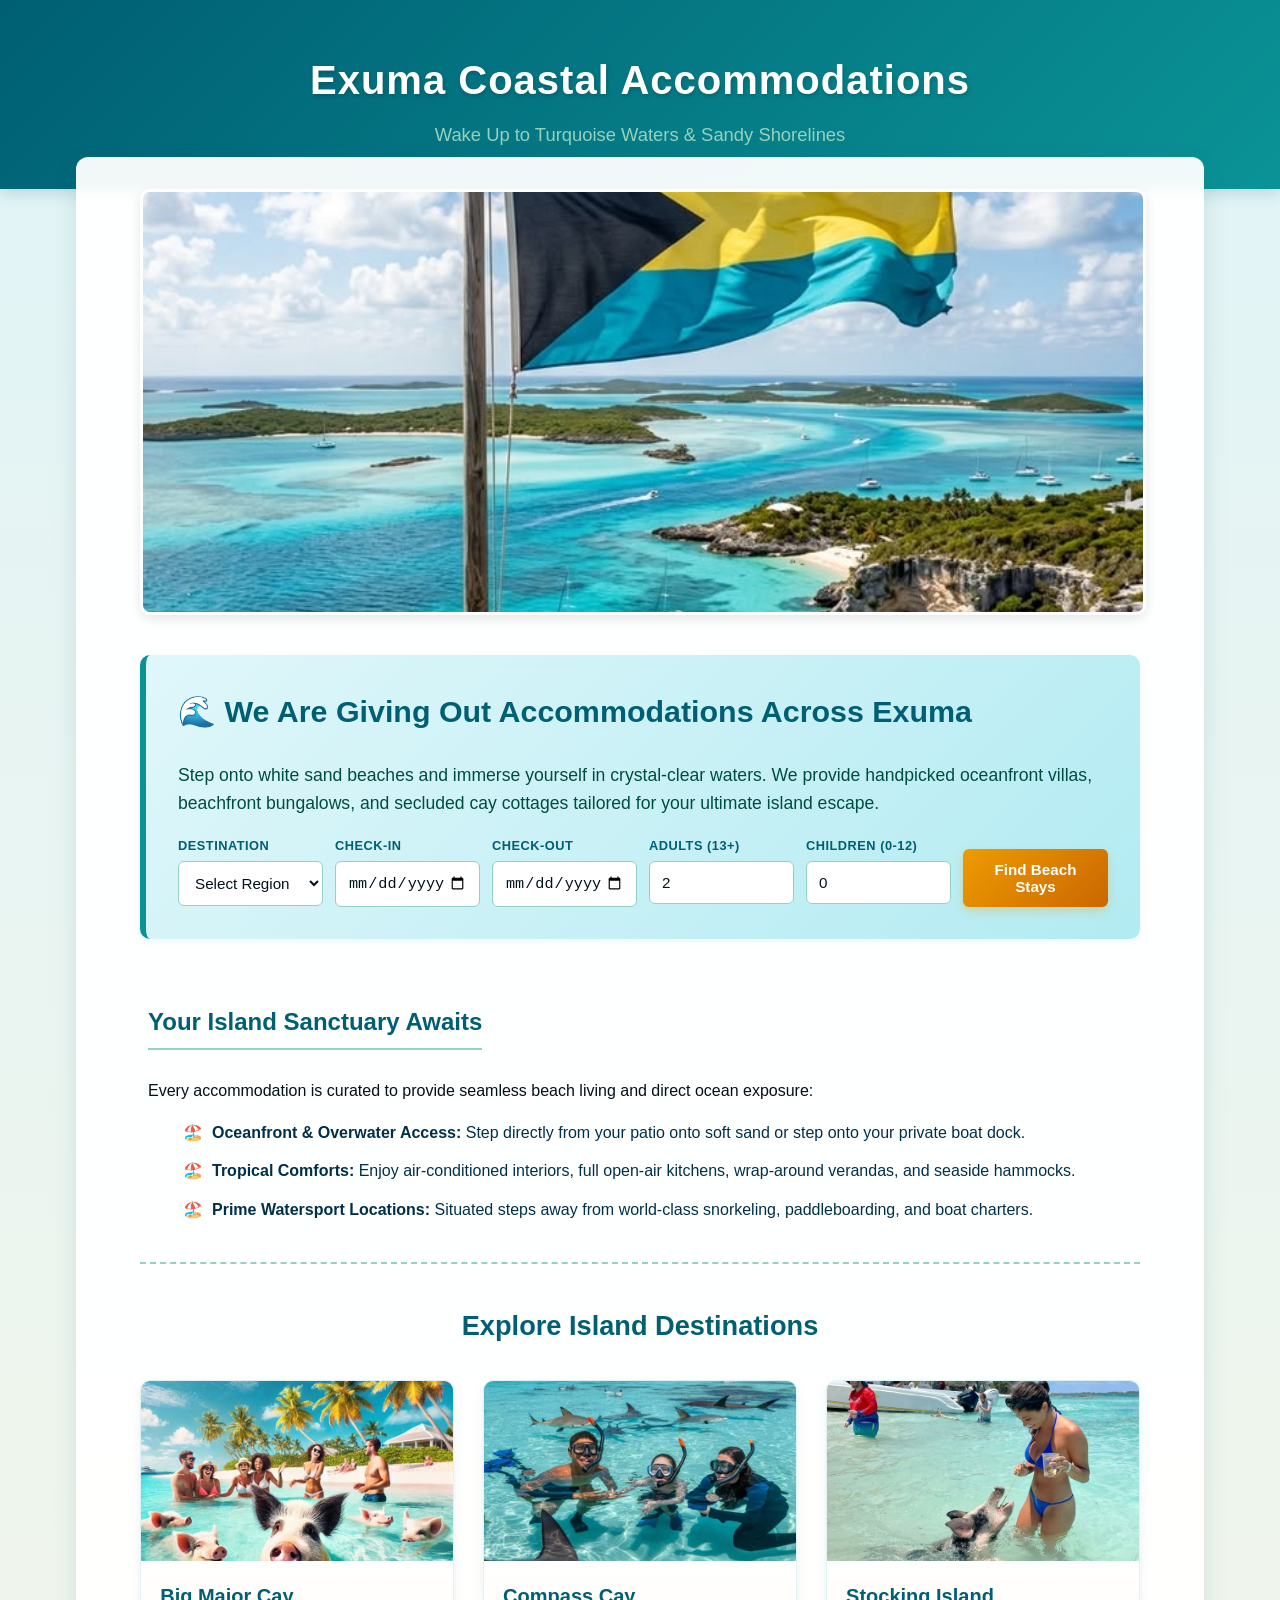
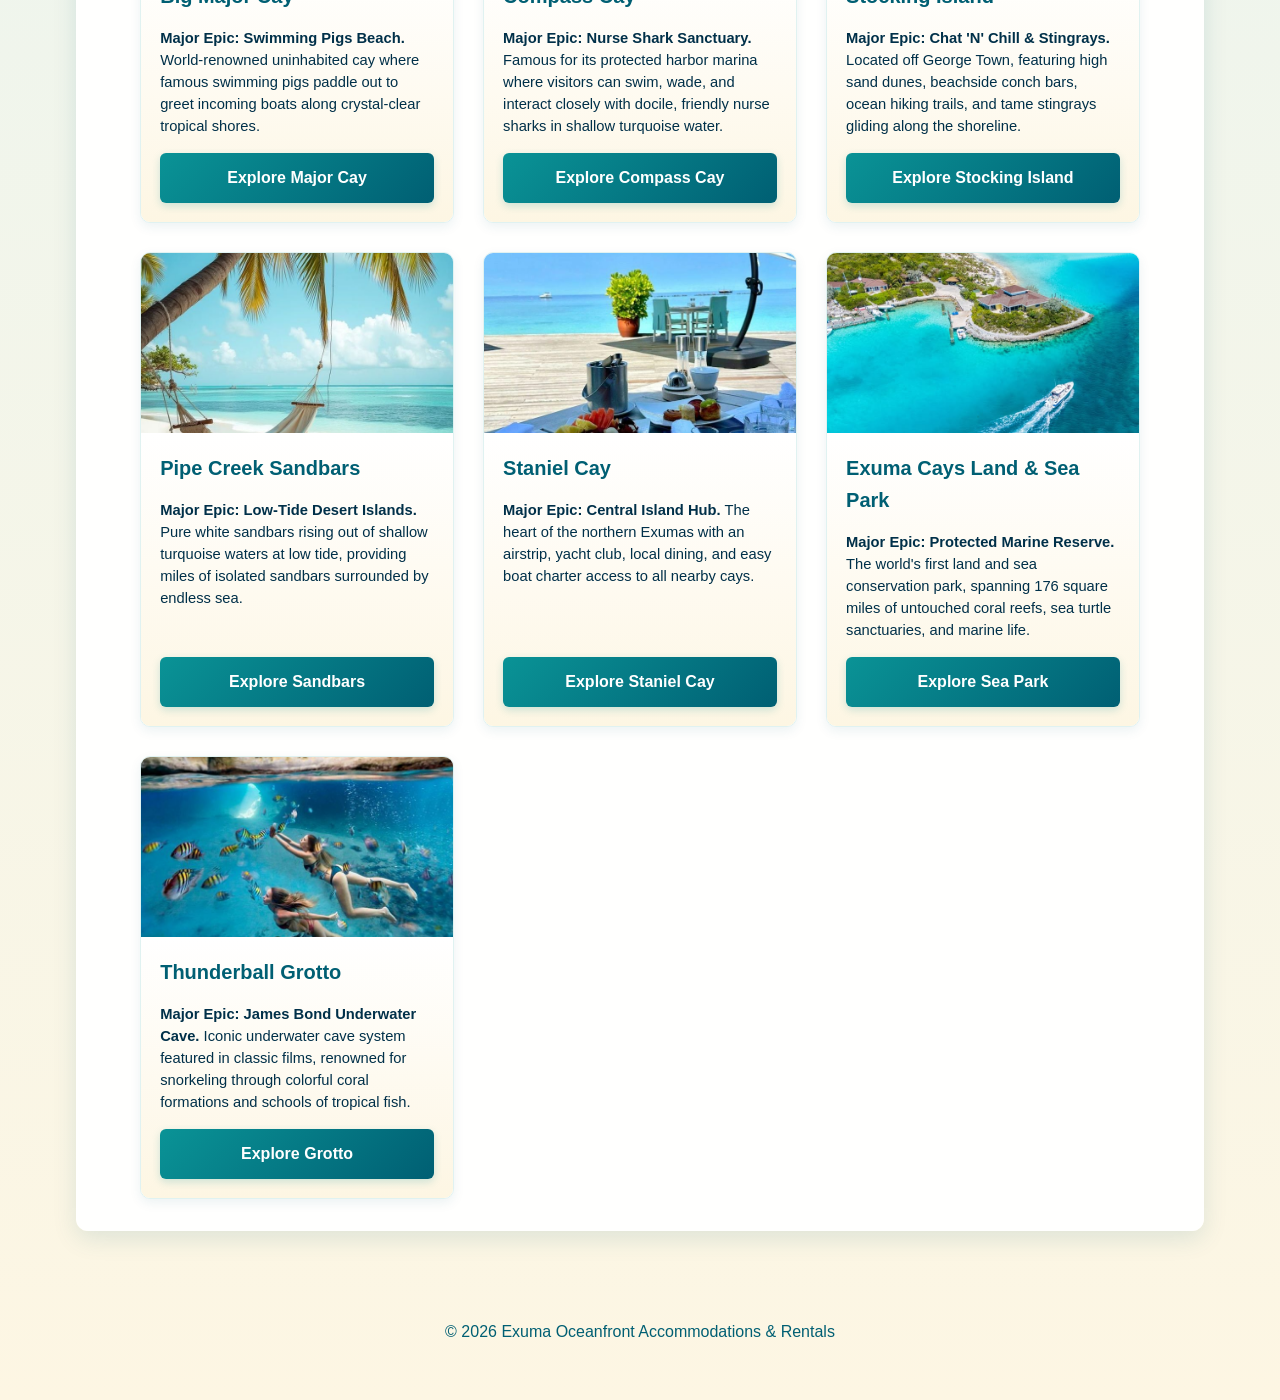
==== index.html @ 9159709b "Add adult and child guest count fields to booking form" ====
<!DOCTYPE html>
<html lang="en">
<head>
    <meta charset="UTF-8">
    <meta name="viewport" content="width=device-width, initial-scale=1.0">
    <title>Exuma Coastal Accommodations & Destinations</title>
    <style>
        :root {
            --deep-ocean: #005f73;
            --turquoise-wave: #0a9396;
            --caribbean-blue: #94d2bd;
            --sand-light: #fdf6e3;
            --coral-accent: #ee9b00;
            --sunburst-orange: #ca6702;
            --dark-navy: #001219;
        }

        body { 
            font-family: 'Segoe UI', Tahoma, Geneva, Verdana, sans-serif; 
            margin: 0; 
            line-height: 1.6; 
            color: var(--dark-navy); 
            background: linear-gradient(180deg, #e0f4f7 0%, var(--sand-light) 100%);
            min-height: 100vh;
        }

        header { 
            background: linear-gradient(135deg, var(--deep-ocean), var(--turquoise-wave)); 
            color: #ffffff; 
            padding: 3rem 5% 2.5rem; 
            text-align: center;
            box-shadow: 0 4px 15px rgba(0, 95, 115, 0.2);
        }

        header h1 {
            font-size: 2.5rem;
            margin: 0 0 0.5rem 0;
            letter-spacing: 1px;
            text-shadow: 1px 2px 4px rgba(0,0,0,0.2);
        }

        header p {
            font-size: 1.15rem;
            margin: 0;
            color: var(--caribbean-blue);
            font-weight: 300;
        }

        main { 
            padding: 2rem 5%; 
            max-width: 1000px; 
            margin: -2rem auto 2rem; 
            background: rgba(255, 255, 255, 0.95); 
            border-radius: 12px; 
            box-shadow: 0 8px 24px rgba(0, 95, 115, 0.12); 
            backdrop-filter: blur(5px);
        }

        .main-hero-img { 
            width: 100%; 
            max-height: 420px; 
            object-fit: cover; 
            border-radius: 10px; 
            margin-bottom: 2rem; 
            border: 3px solid #ffffff;
            box-shadow: 0 4px 12px rgba(0,0,0,0.1);
        }

        .accommodations-banner { 
            background: linear-gradient(135deg, #e0f7fa 0%, #b2ebf2 100%); 
            padding: 2rem; 
            border-radius: 10px; 
            border-left: 6px solid var(--turquoise-wave); 
            margin-bottom: 2.5rem; 
            box-shadow: 0 2px 8px rgba(10, 147, 150, 0.08);
        }

        .accommodations-banner h2 { 
            margin-top: 0; 
            color: var(--deep-ocean); 
            font-size: 1.9rem; 
            display: flex;
            align-items: center;
            gap: 10px;
        }

        .accommodations-banner p { 
            font-size: 1.1rem; 
            color: #004d40;
            margin-bottom: 1.2rem; 
        }

        .booking-form { 
            display: grid; 
            grid-template-columns: repeat(auto-fit, minmax(140px, 1fr)); 
            gap: 12px; 
            margin-top: 1rem; 
        }

        .form-group {
            display: flex;
            flex-direction: column;
            gap: 4px;
        }

        .form-group label {
            font-size: 0.8rem;
            font-weight: 700;
            color: var(--deep-ocean);
            text-transform: uppercase;
            letter-spacing: 0.5px;
        }

        .booking-form input, .booking-form select { 
            padding: 0.75rem; 
            border: 1px solid var(--caribbean-blue); 
            border-radius: 6px; 
            font-size: 0.95rem; 
            outline: none;
            background: #ffffff;
            color: var(--dark-navy);
            width: 100%;
            box-sizing: border-box;
        }

        .booking-form button { 
            background: linear-gradient(135deg, var(--coral-accent), var(--sunburst-orange)); 
            color: #ffffff; 
            border: none; 
            font-weight: 700; 
            cursor: pointer; 
            border-radius: 6px;
            padding: 0.75rem;
            font-size: 0.95rem;
            transition: transform 0.2s, box-shadow 0.2s; 
            box-shadow: 0 4px 10px rgba(238, 155, 0, 0.3);
            align-self: flex-end;
        }

        .booking-form button:hover { 
            transform: translateY(-2px);
            box-shadow: 0 6px 14px rgba(238, 155, 0, 0.4);
        }

        .accommodations-info { 
            margin: 2.5rem 0; 
            padding: 0 0.5rem;
        }

        .accommodations-info h3 { 
            font-size: 1.5rem; 
            color: var(--deep-ocean); 
            margin-bottom: 0.8rem; 
            border-bottom: 2px solid var(--caribbean-blue);
            padding-bottom: 0.4rem;
            display: inline-block;
        }

        .accommodations-info ul { 
            margin-left: 1.2rem; 
            margin-top: 0.8rem; 
            list-style-type: '🏖️ ';
        }

        .accommodations-info li { 
            margin-bottom: 0.8rem; 
            padding-left: 0.3rem;
            color: #003049;
        }

        .destinations-title { 
            text-align: center; 
            margin-bottom: 2rem; 
            font-size: 1.7rem; 
            color: var(--deep-ocean); 
            border-top: 2px dashed var(--caribbean-blue); 
            padding-top: 2.5rem; 
        }

        .destinations-grid { 
            display: grid; 
            grid-template-columns: repeat(auto-fit, minmax(280px, 1fr)); 
            gap: 1.8rem; 
        }

        .destination-card { 
            background: #ffffff; 
            border: 1px solid #e0f2f1; 
            border-radius: 10px; 
            overflow: hidden; 
            display: flex; 
            flex-direction: column; 
            justify-content: space-between;
            box-shadow: 0 4px 12px rgba(0, 95, 115, 0.08); 
            transition: transform 0.25s, box-shadow 0.25s; 
        }

        .destination-card:hover { 
            transform: translateY(-5px); 
            box-shadow: 0 8px 20px rgba(0, 95, 115, 0.18);
        }

        .destination-card img { 
            width: 100%; 
            height: 180px; 
            object-fit: cover; 
        }

        .destination-card-body { 
            padding: 1.2rem; 
            display: flex;
            flex-direction: column;
            justify-content: space-between;
            flex-grow: 1;
            background: linear-gradient(180deg, #ffffff 0%, var(--sand-light) 100%);
        }

        .destination-card-body h4 {
            margin: 0 0 0.5rem 0;
            color: var(--deep-ocean);
            font-size: 1.25rem;
        }

        .destination-card-body p {
            font-size: 0.92rem;
            color: #003049;
            margin-bottom: 1rem;
            line-height: 1.5;
        }

        .btn-destination { 
            display: block; 
            width: 100%; 
            padding: 0.75rem 0; 
            background: linear-gradient(135deg, var(--turquoise-wave), var(--deep-ocean)); 
            color: #ffffff; 
            text-decoration: none; 
            font-weight: 600; 
            border-radius: 6px; 
            text-align: center; 
            transition: background 0.2s, box-shadow 0.2s; 
            box-shadow: 0 3px 8px rgba(10, 147, 150, 0.2);
            box-sizing: border-box;
        }

        .btn-destination:hover { 
            background: linear-gradient(135deg, var(--deep-ocean), var(--dark-navy)); 
            box-shadow: 0 4px 12px rgba(0, 18, 25, 0.3);
        }

        footer { 
            text-align: center; 
            padding: 2.5rem; 
            color: var(--deep-ocean); 
            font-weight: 500;
        }
    </style>
</head>
<body>
    <header>
        <h1>Exuma Coastal Accommodations</h1>
        <p>Wake Up to Turquoise Waters & Sandy Shorelines</p>
    </header>

    <main>
        <img src="exuma.jpg" alt="Exuma Waters" class="main-hero-img">

        <section class="accommodations-banner">
            <h2>🌊 We Are Giving Out Accommodations Across Exuma</h2>
            <p>Step onto white sand beaches and immerse yourself in crystal-clear waters. We provide handpicked oceanfront villas, beachfront bungalows, and secluded cay cottages tailored for your ultimate island escape.</p>
            
            <form class="booking-form" onsubmit="event.preventDefault(); alert('Searching tropical stays...');">
                <div class="form-group">
                    <label>Destination</label>
                    <select required>
                        <option value="">Select Region</option>
                        <option value="george-town">George Town</option>
                        <option value="staniel-cay">Staniel Cay</option>
                        <option value="little-exuma">Little Exuma</option>
                    </select>
                </div>

                <div class="form-group">
                    <label>Check-in</label>
                    <input type="date" required>
                </div>

                <div class="form-group">
                    <label>Check-out</label>
                    <input type="date" required>
                </div>

                <div class="form-group">
                    <label>Adults (13+)</label>
                    <input type="number" min="1" max="20" value="2" required placeholder="Adults">
                </div>

                <div class="form-group">
                    <label>Children (0-12)</label>
                    <input type="number" min="0" max="10" value="0" required placeholder="Children">
                </div>

                <button type="submit">Find Beach Stays</button>
            </form>
        </section>

        <section class="accommodations-info">
            <h3>Your Island Sanctuary Awaits</h3>
            <p>Every accommodation is curated to provide seamless beach living and direct ocean exposure:</p>
            <ul>
                <li><strong>Oceanfront & Overwater Access:</strong> Step directly from your patio onto soft sand or step onto your private boat dock.</li>
                <li><strong>Tropical Comforts:</strong> Enjoy air-conditioned interiors, full open-air kitchens, wrap-around verandas, and seaside hammocks.</li>
                <li><strong>Prime Watersport Locations:</strong> Situated steps away from world-class snorkeling, paddleboarding, and boat charters.</li>
            </ul>
        </section>

        <h3 class="destinations-title">Explore Island Destinations</h3>
        <div class="destinations-grid">

            <div class="destination-card">
                <img src="majorcay.jpg" alt="Major Cay">
                <div class="destination-card-body">
                    <div>
                        <h4>Big Major Cay</h4>
                        <p><strong>Major Epic: Swimming Pigs Beach.</strong> World-renowned uninhabited cay where famous swimming pigs paddle out to greet incoming boats along crystal-clear tropical shores.</p>
                    </div>
                    <a href="majorcay.html" class="btn-destination">Explore Major Cay</a>
                </div>
            </div>

            <div class="destination-card">
                <img src="compasscay.jpg" alt="Compass Cay">
                <div class="destination-card-body">
                    <div>
                        <h4>Compass Cay</h4>
                        <p><strong>Major Epic: Nurse Shark Sanctuary.</strong> Famous for its protected harbor marina where visitors can swim, wade, and interact closely with docile, friendly nurse sharks in shallow turquoise water.</p>
                    </div>
                    <a href="compasscay.html" class="btn-destination">Explore Compass Cay</a>
                </div>
            </div>

            <div class="destination-card">
                <img src="stockingisland.jpg" alt="Stocking Island">
                <div class="destination-card-body">
                    <div>
                        <h4>Stocking Island</h4>
                        <p><strong>Major Epic: Chat 'N' Chill & Stingrays.</strong> Located off George Town, featuring high sand dunes, beachside conch bars, ocean hiking trails, and tame stingrays gliding along the shoreline.</p>
                    </div>
                    <a href="stockingisland.html" class="btn-destination">Explore Stocking Island</a>
                </div>
            </div>

            <div class="destination-card">
                <img src="sandbars.jpg" alt="Sandbars">
                <div class="destination-card-body">
                    <div>
                        <h4>Pipe Creek Sandbars</h4>
                        <p><strong>Major Epic: Low-Tide Desert Islands.</strong> Pure white sandbars rising out of shallow turquoise waters at low tide, providing miles of isolated sandbars surrounded by endless sea.</p>
                    </div>
                    <a href="sandbars.html" class="btn-destination">Explore Sandbars</a>
                </div>
            </div>

            <div class="destination-card">
                <img src="stanielcay.jpg" alt="Staniel Cay">
                <div class="destination-card-body">
                    <div>
                        <h4>Staniel Cay</h4>
                        <p><strong>Major Epic: Central Island Hub.</strong> The heart of the northern Exumas with an airstrip, yacht club, local dining, and easy boat charter access to all nearby cays.</p>
                    </div>
                    <a href="stanielcay.html" class="btn-destination">Explore Staniel Cay</a>
                </div>
            </div>

            <div class="destination-card">
                <img src="seapark.jpg" alt="Sea Park">
                <div class="destination-card-body">
                    <div>
                        <h4>Exuma Cays Land & Sea Park</h4>
                        <p><strong>Major Epic: Protected Marine Reserve.</strong> The world's first land and sea conservation park, spanning 176 square miles of untouched coral reefs, sea turtle sanctuaries, and marine life.</p>
                    </div>
                    <a href="seapark.html" class="btn-destination">Explore Sea Park</a>
                </div>
            </div>

            <div class="destination-card">
                <img src="grotto.jpg" alt="Thunderball Grotto">
                <div class="destination-card-body">
                    <div>
                        <h4>Thunderball Grotto</h4>
                        <p><strong>Major Epic: James Bond Underwater Cave.</strong> Iconic underwater cave system featured in classic films, renowned for snorkeling through colorful coral formations and schools of tropical fish.</p>
                    </div>
                    <a href="grotto.html" class="btn-destination">Explore Grotto</a>
                </div>
            </div>

        </div>
    </main>

    <footer>
        <p>&copy; 2026 Exuma Oceanfront Accommodations & Rentals</p>
    </footer>
</body>
</html>
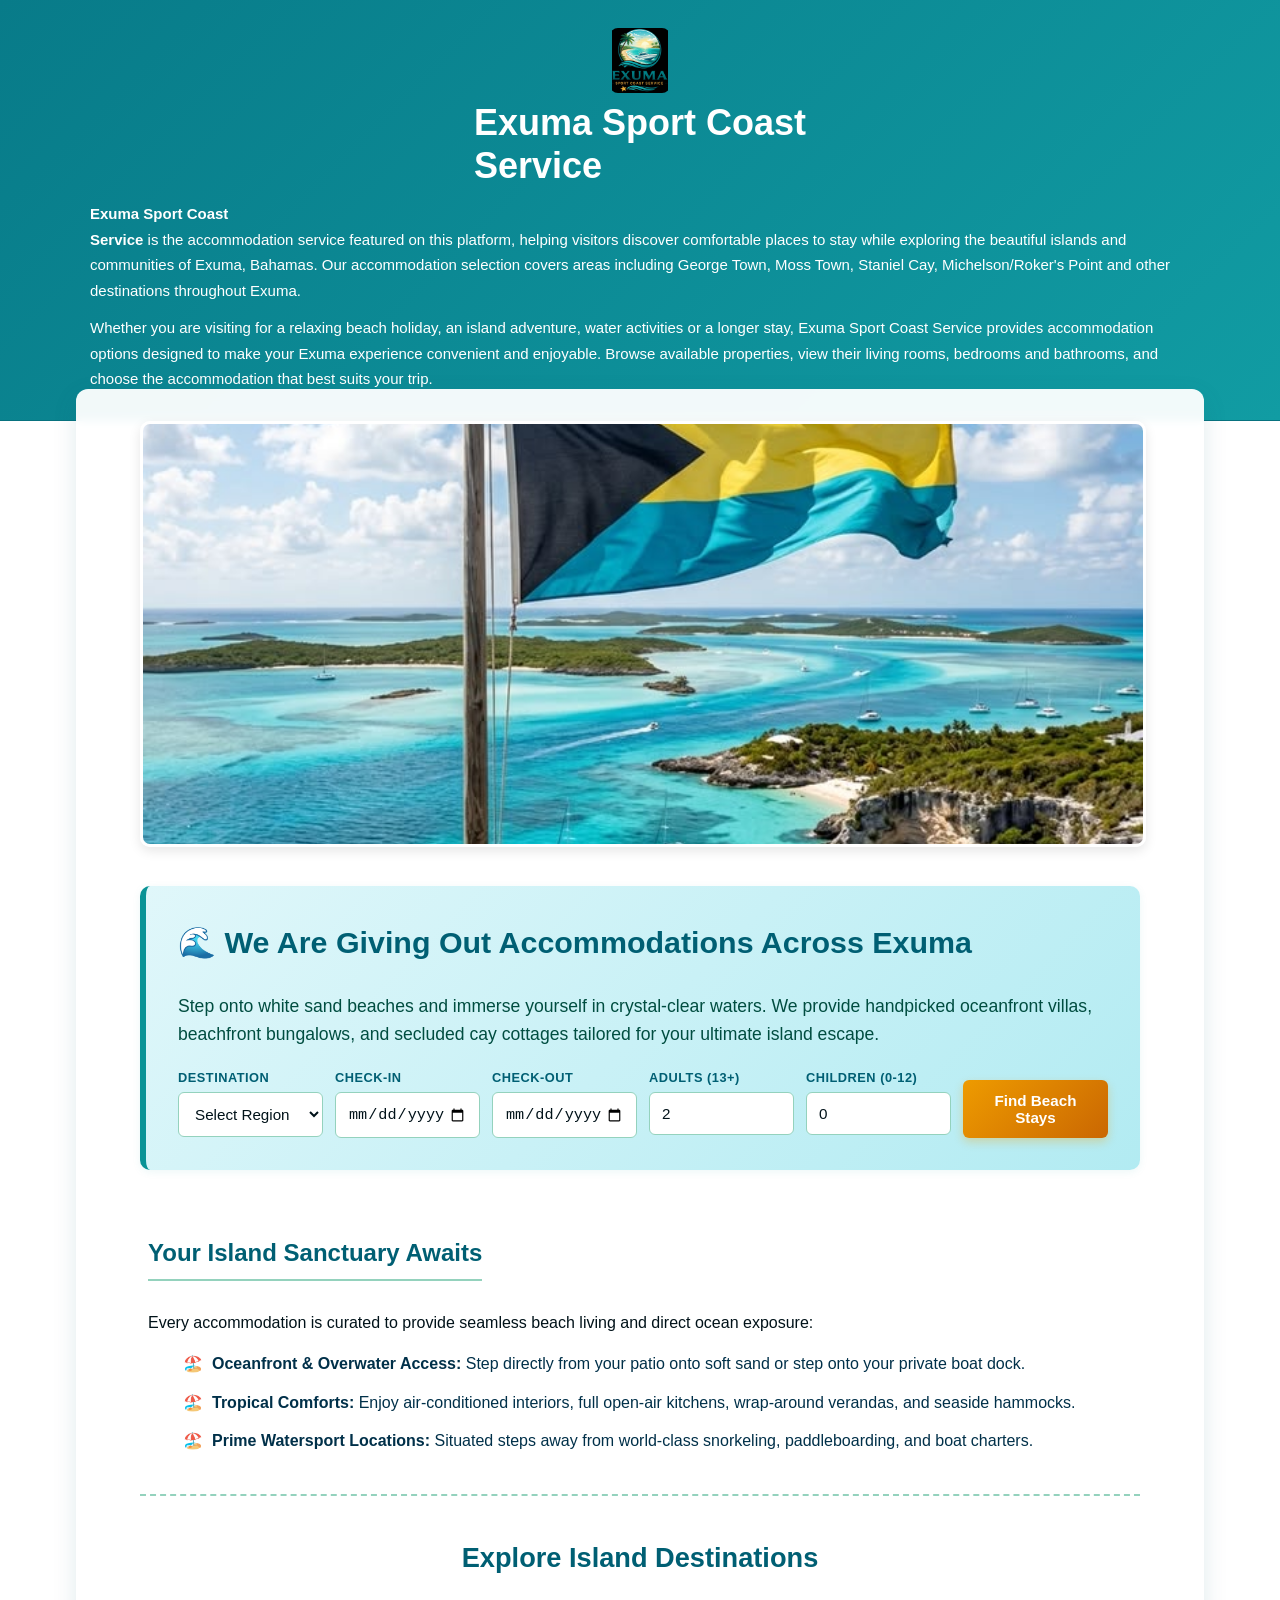
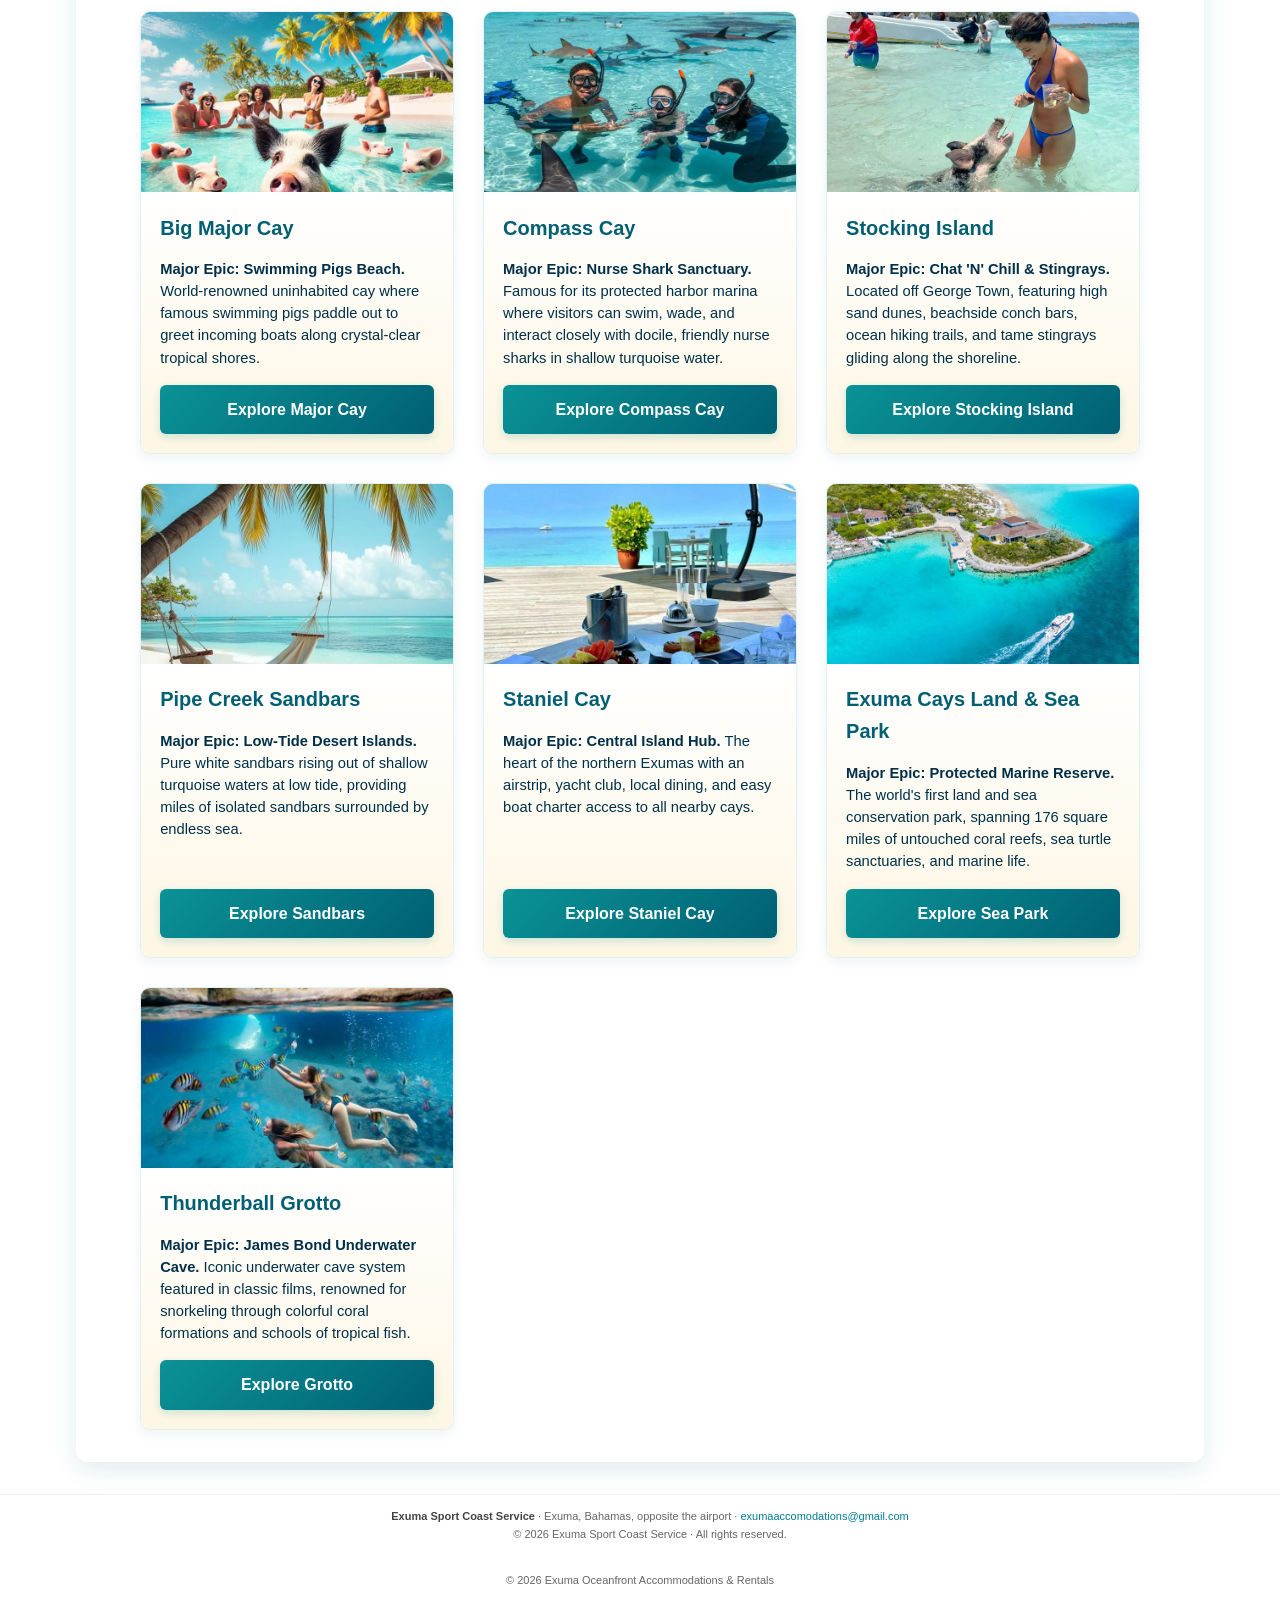
==== commit b2113f80: "Update Exuma pages, accommodations and images" ====
--- a/index.html
+++ b/index.html
@@ -79,9 +79,6 @@
             margin-top: 0; 
             color: var(--deep-ocean); 
             font-size: 1.9rem; 
-            display: flex;
-            align-items: center;
-            gap: 10px;
         }
 
         .accommodations-banner p { 
@@ -255,12 +252,279 @@
             font-weight: 500;
         }
     </style>
+
+<style>
+.company-intro {
+    width: 100%;
+    box-sizing: border-box;
+    background: linear-gradient(135deg, #087b89, #119ca3);
+    border-bottom: 1px solid #08727f;
+    padding: 28px 18px;
+}
+
+.company-intro-inner {
+    max-width: 1100px;
+    margin: 0 auto;
+}
+
+.company-intro h1 {
+    color: #ffffff;
+    margin: 0 0 14px;
+    font-size: 30px;
+    line-height: 1.2;
+}
+
+.company-intro p {
+    color: #ffffff;
+    margin: 0 0 12px;
+    font-size: 15px;
+    line-height: 1.7;
+}
+
+.company-intro p:last-child {
+    margin-bottom: 0;
+}
+
+@media (max-width: 600px) {
+    .company-intro {
+        padding: 22px 15px;
+    }
+
+    .company-intro h1 {
+    color: #ffffff;
+        font-size: 25px;
+    }
+
+    .company-intro p {
+    color: #ffffff;
+        font-size: 14px;
+        line-height: 1.65;
+    }
+}
+</style>
+
+
+<style id="company-name-size">
+.exuma-sport-company-name {
+    font-size: 36px !important;
+    font-weight: 800 !important;
+    line-height: 1.2 !important;
+}
+</style>
+
+
+
+
+
+<style id="company-logo-style">
+.company-brand {
+    display: flex;
+    align-items: center;
+    justify-content: center;
+    gap: 12px;
+    flex-wrap: nowrap;
+    white-space: nowrap;
+    padding: 0 45px;
+    box-sizing: border-box;
+}
+
+.company-logo {
+    width: 60px;
+    height: 60px;
+    object-fit: contain;
+    display: block;
+    flex: 0 0 auto;
+}
+
+.exuma-sport-company-name {
+    display: inline-block;
+}
+
+@media (max-width: 600px) {
+    .company-brand {
+        gap: 7px;
+        padding: 0 30px;
+    }
+
+    .company-logo {
+        width: 45px;
+        height: 45px;
+    }
+
+    .exuma-sport-company-name {
+        font-size: 22px;
+    }
+}
+</style>
+
+
+
+<style id="top-company-logo">
+.company-logo {
+    display: flex;
+    justify-content: center;
+    align-items: center;
+    margin: 0 auto 8px;
+    height: 65px;
+}
+
+.company-logo img {
+    width: 90px;
+    height: 65px;
+    object-fit: contain;
+    display: block;
+    border-radius: 8px;
+}
+</style>
+
+
+
+<style>
+.company-endnote {
+    width: 100%;
+    box-sizing: border-box;
+    background: #023047;
+    color: #ffffff;
+    padding: 40px 20px;
+    margin-top: 50px;
+}
+
+.company-endnote-inner {
+    max-width: 1000px;
+    margin: 0 auto;
+    text-align: center;
+}
+
+.company-endnote h2 {
+    margin: 0 0 15px;
+    color: #ffffff;
+    font-size: 27px;
+}
+
+.company-endnote p {
+    margin: 10px auto;
+    max-width: 800px;
+    line-height: 1.7;
+}
+
+.company-endnote a {
+    color: #90e0ef;
+    font-weight: 600;
+    text-decoration: none;
+}
+
+.company-endnote a:hover {
+    text-decoration: underline;
+}
+
+.company-endnote .copyright {
+    margin-top: 25px;
+    padding-top: 20px;
+    border-top: 1px solid rgba(255,255,255,.25);
+    font-size: 14px;
+    color: #d8eef2;
+}
+</style>
+
+
+
+
+
+
+
+
+<style>
+html, body {
+    background: #ffffff !important;
+}
+
+body {
+    min-height: 100vh;
+    display: flex;
+    flex-direction: column;
+}
+
+.company-footnote {
+    width: 100%;
+    background: #ffffff !important;
+    color: #666666 !important;
+    text-align: center;
+    padding: 12px 10px 8px;
+    margin-top: auto;
+    border-top: 1px solid #eeeeee;
+    font-size: 11px;
+    line-height: 1.45;
+}
+
+.company-footnote p {
+    margin: 2px 0;
+}
+
+.company-footnote strong {
+    color: #444444;
+}
+
+.company-footnote a {
+    color: #007c91;
+    text-decoration: none;
+}
+
+.company-footnote a:hover {
+    text-decoration: underline;
+}
+
+.company-footnote + footer,
+.company-footnote ~ footer {
+    background: #ffffff !important;
+    color: #666666 !important;
+    padding: 8px 10px;
+    margin-top: 0;
+    font-size: 11px;
+}
+</style>
+
 </head>
 <body>
-    <header>
-        <h1>Exuma Coastal Accommodations</h1>
-        <p>Wake Up to Turquoise Waters & Sandy Shorelines</p>
-    </header>
+
+
+
+
+<!-- Exuma Sport Coast<br>Service -->
+<section class="company-intro">
+    <div class="company-intro-inner">
+<div class="company-logo">
+    <img src="images/exumalogo.jpg" alt="Exuma Sport Coast<br>Service logo">
+</div>
+
+
+
+        <h1 class="company-brand">
+    
+    <span class="exuma-sport-company-name">Exuma Sport Coast<br>Service</span>
+</h1>
+
+        <p>
+            <strong>Exuma Sport Coast<br>Service</strong> is the accommodation
+            service featured on this platform, helping visitors discover
+            comfortable places to stay while exploring the beautiful islands
+            and communities of Exuma, Bahamas. Our accommodation selection
+            covers areas including George Town, Moss Town, Staniel Cay,
+            Michelson/Roker's Point and other destinations throughout Exuma.
+        </p>
+
+        <p>
+            Whether you are visiting for a relaxing beach holiday, an island
+            adventure, water activities or a longer stay, Exuma Sport Coast
+            Service provides accommodation options designed to make your
+            Exuma experience convenient and enjoyable. Browse available
+            properties, view their living rooms, bedrooms and bathrooms, and
+            choose the accommodation that best suits your trip.
+        </p>
+    </div>
+</section>
+
+
+    
 
     <main>
         <img src="exuma.jpg" alt="Exuma Waters" class="main-hero-img">
@@ -269,35 +533,37 @@
             <h2>🌊 We Are Giving Out Accommodations Across Exuma</h2>
             <p>Step onto white sand beaches and immerse yourself in crystal-clear waters. We provide handpicked oceanfront villas, beachfront bungalows, and secluded cay cottages tailored for your ultimate island escape.</p>
             
-            <form class="booking-form" onsubmit="event.preventDefault(); alert('Searching tropical stays...');">
+            <form class="booking-form" action="accommodations.html" method="GET">
                 <div class="form-group">
                     <label>Destination</label>
-                    <select required>
+                    <select name="region" required>
                         <option value="">Select Region</option>
                         <option value="george-town">George Town</option>
-                        <option value="staniel-cay">Staniel Cay</option>
-                        <option value="little-exuma">Little Exuma</option>
+                        <option value="moss-town">Moss Town</option>
+                        <option value="michelson-rokers-point">Michelson / Rokers Point</option>
+                        <option value="staniel-cay-exuma-cays">Staniel Cay / Exuma Cays</option>
+                        <option value="luxury-villas">Luxury Villas</option>
                     </select>
                 </div>
 
                 <div class="form-group">
                     <label>Check-in</label>
-                    <input type="date" required>
+                    <input type="date" name="checkin" required>
                 </div>
 
                 <div class="form-group">
                     <label>Check-out</label>
-                    <input type="date" required>
+                    <input type="date" name="checkout" required>
                 </div>
 
                 <div class="form-group">
                     <label>Adults (13+)</label>
-                    <input type="number" min="1" max="20" value="2" required placeholder="Adults">
+                    <input type="number" name="adults" min="1" max="20" value="2" required placeholder="Adults">
                 </div>
 
                 <div class="form-group">
                     <label>Children (0-12)</label>
-                    <input type="number" min="0" max="10" value="0" required placeholder="Children">
+                    <input type="number" name="children" min="0" max="10" value="0" required placeholder="Children">
                 </div>
 
                 <button type="submit">Find Beach Stays</button>
@@ -397,7 +663,23 @@
         </div>
     </main>
 
-    <footer>
+    
+
+
+
+<!-- SMALL EXUMA SPORT COAST FOOTNOTE -->
+<section class="company-footnote">
+    <p>
+        <strong>Exuma Sport Coast Service</strong> · Exuma, Bahamas,
+        opposite the airport ·
+        <a href="mailto:exumaaccomodations@gmail.com">
+            exumaaccomodations@gmail.com
+        </a>
+    </p>
+    <p>© 2026 Exuma Sport Coast Service · All rights reserved.</p>
+</section>
+
+<footer>
         <p>&copy; 2026 Exuma Oceanfront Accommodations & Rentals</p>
     </footer>
 </body>
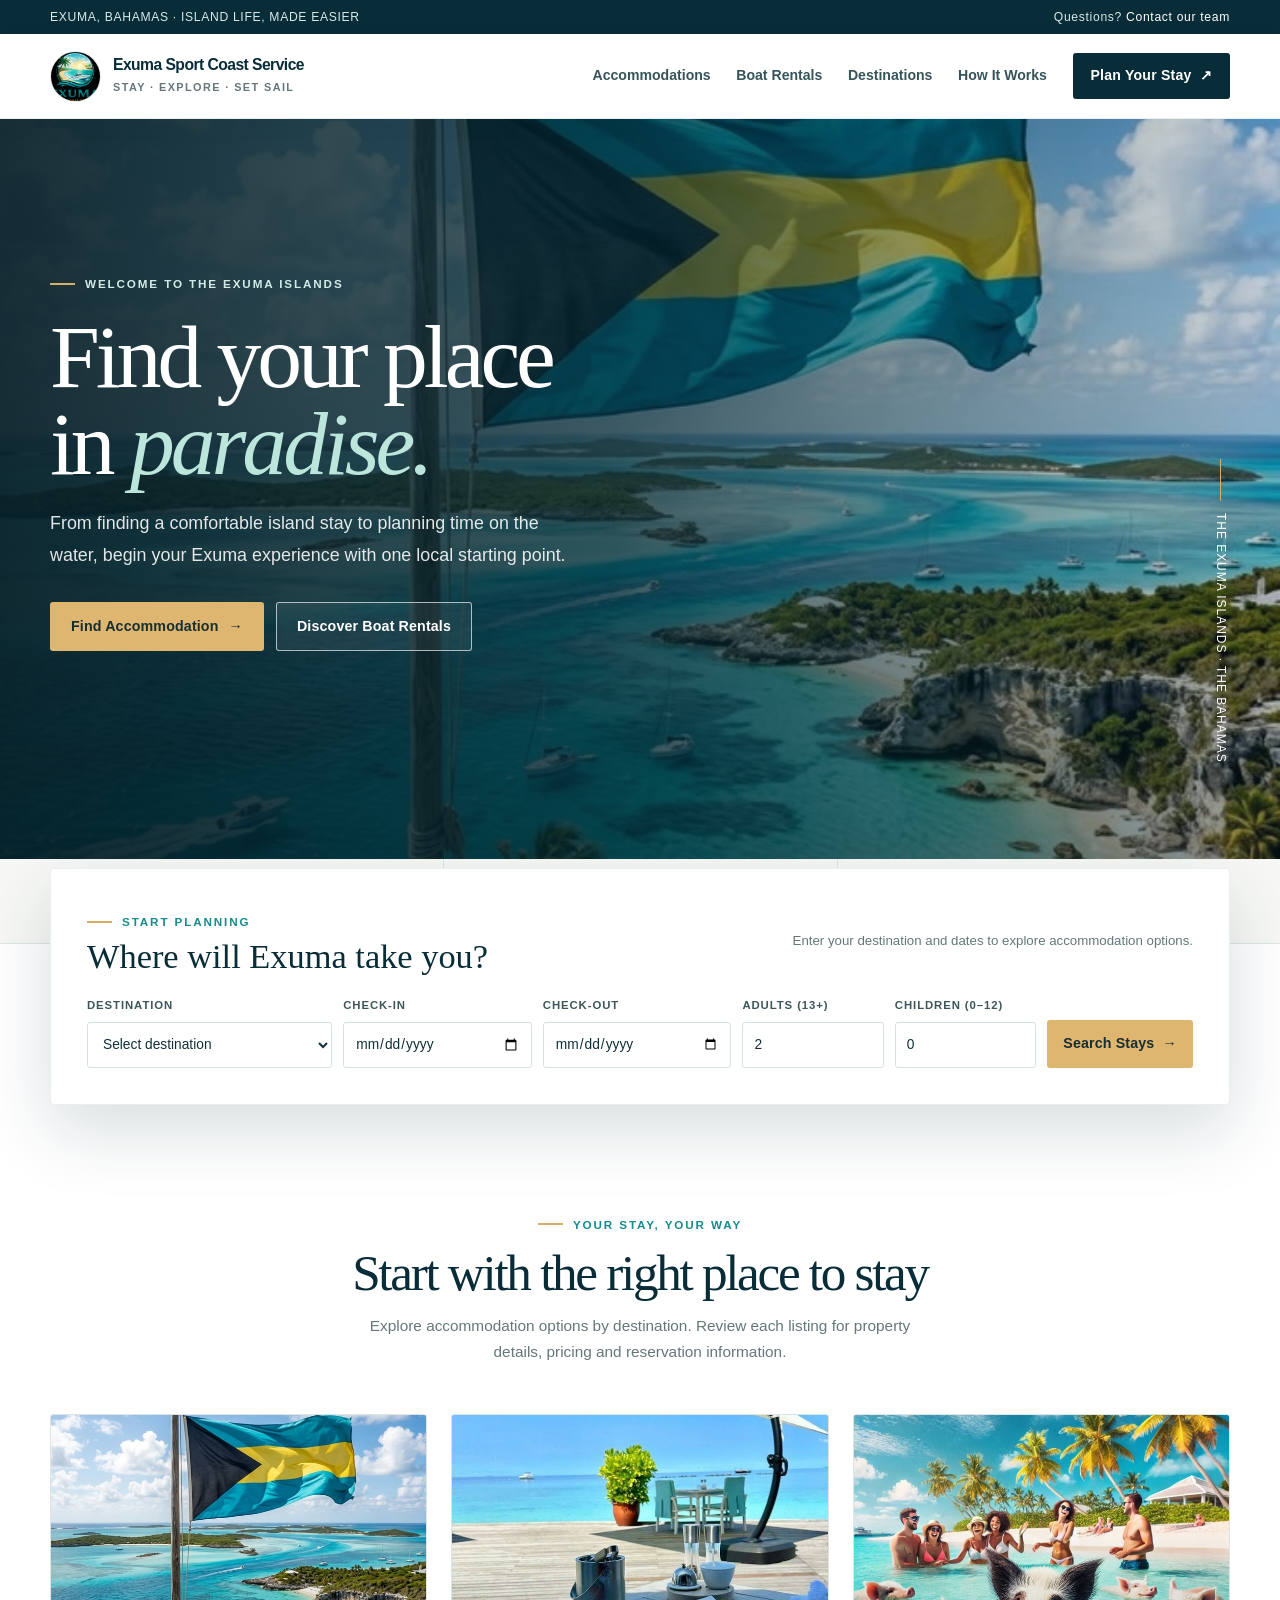
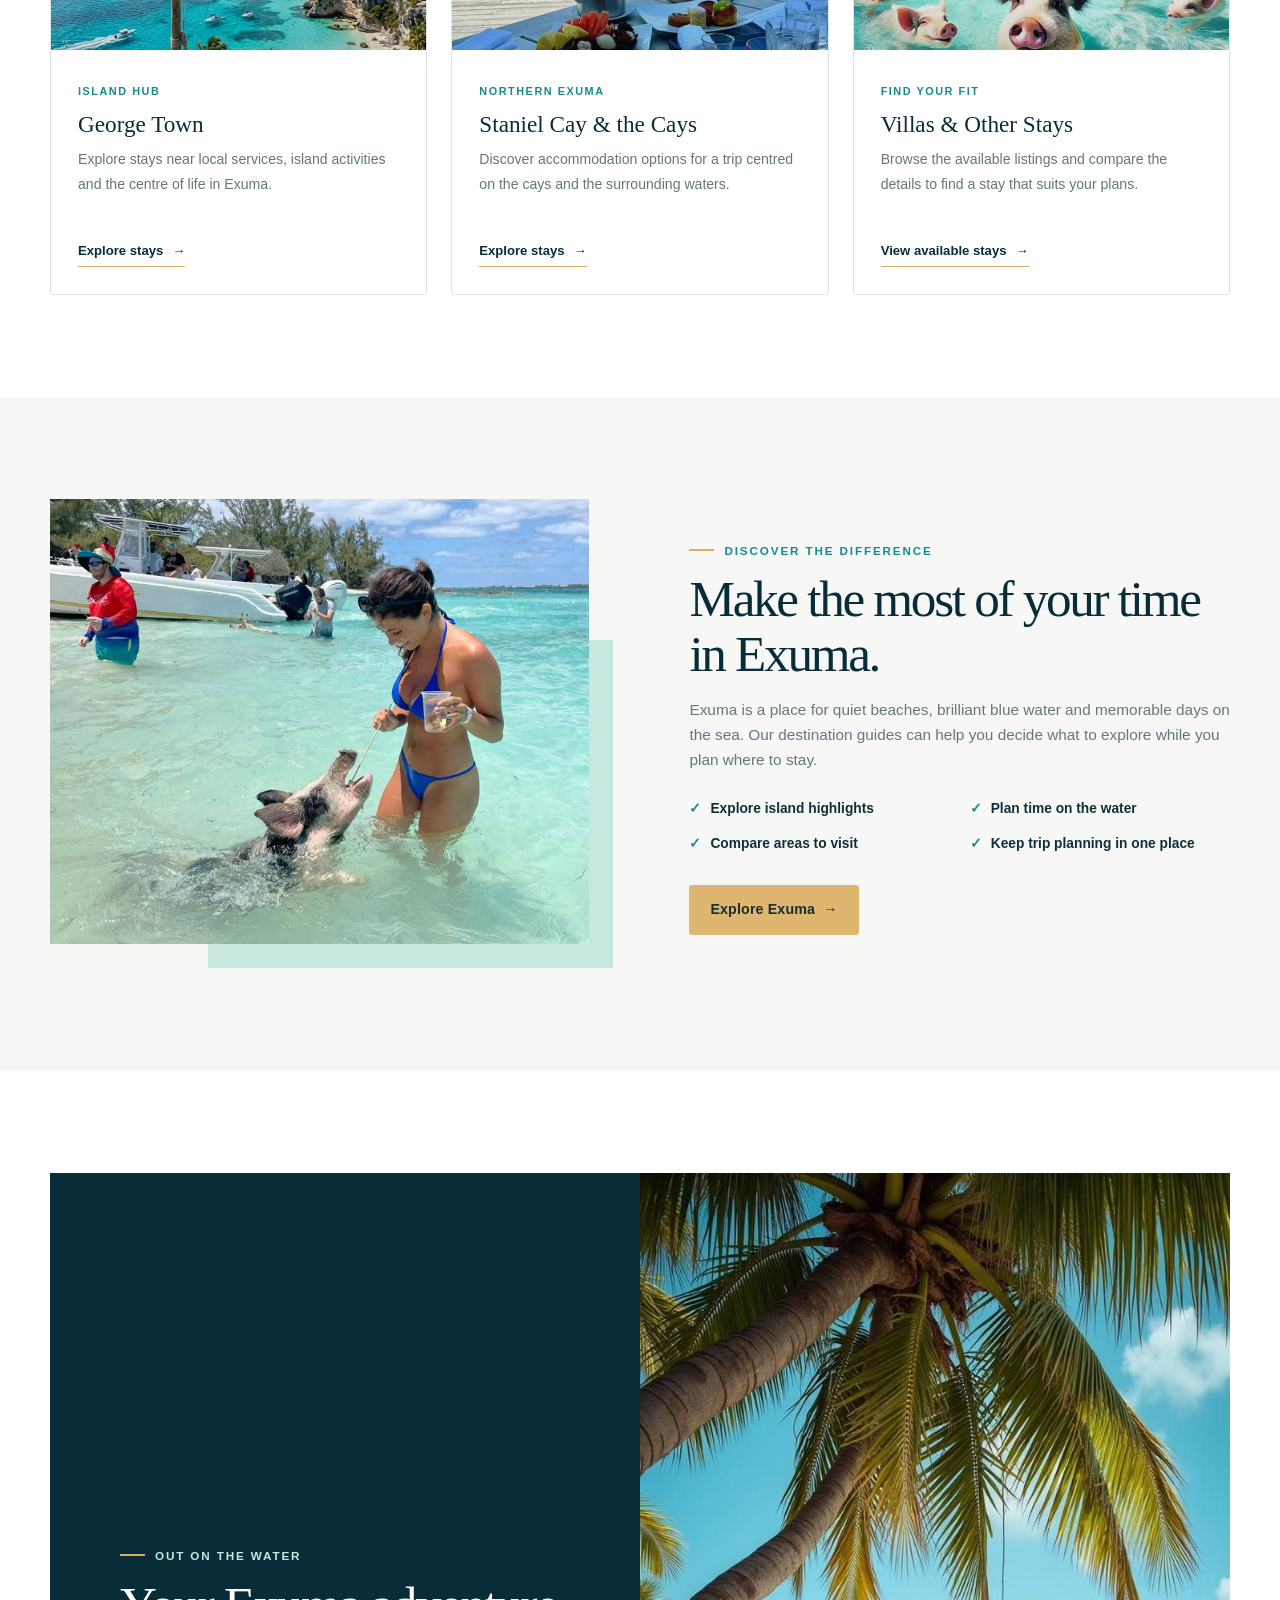
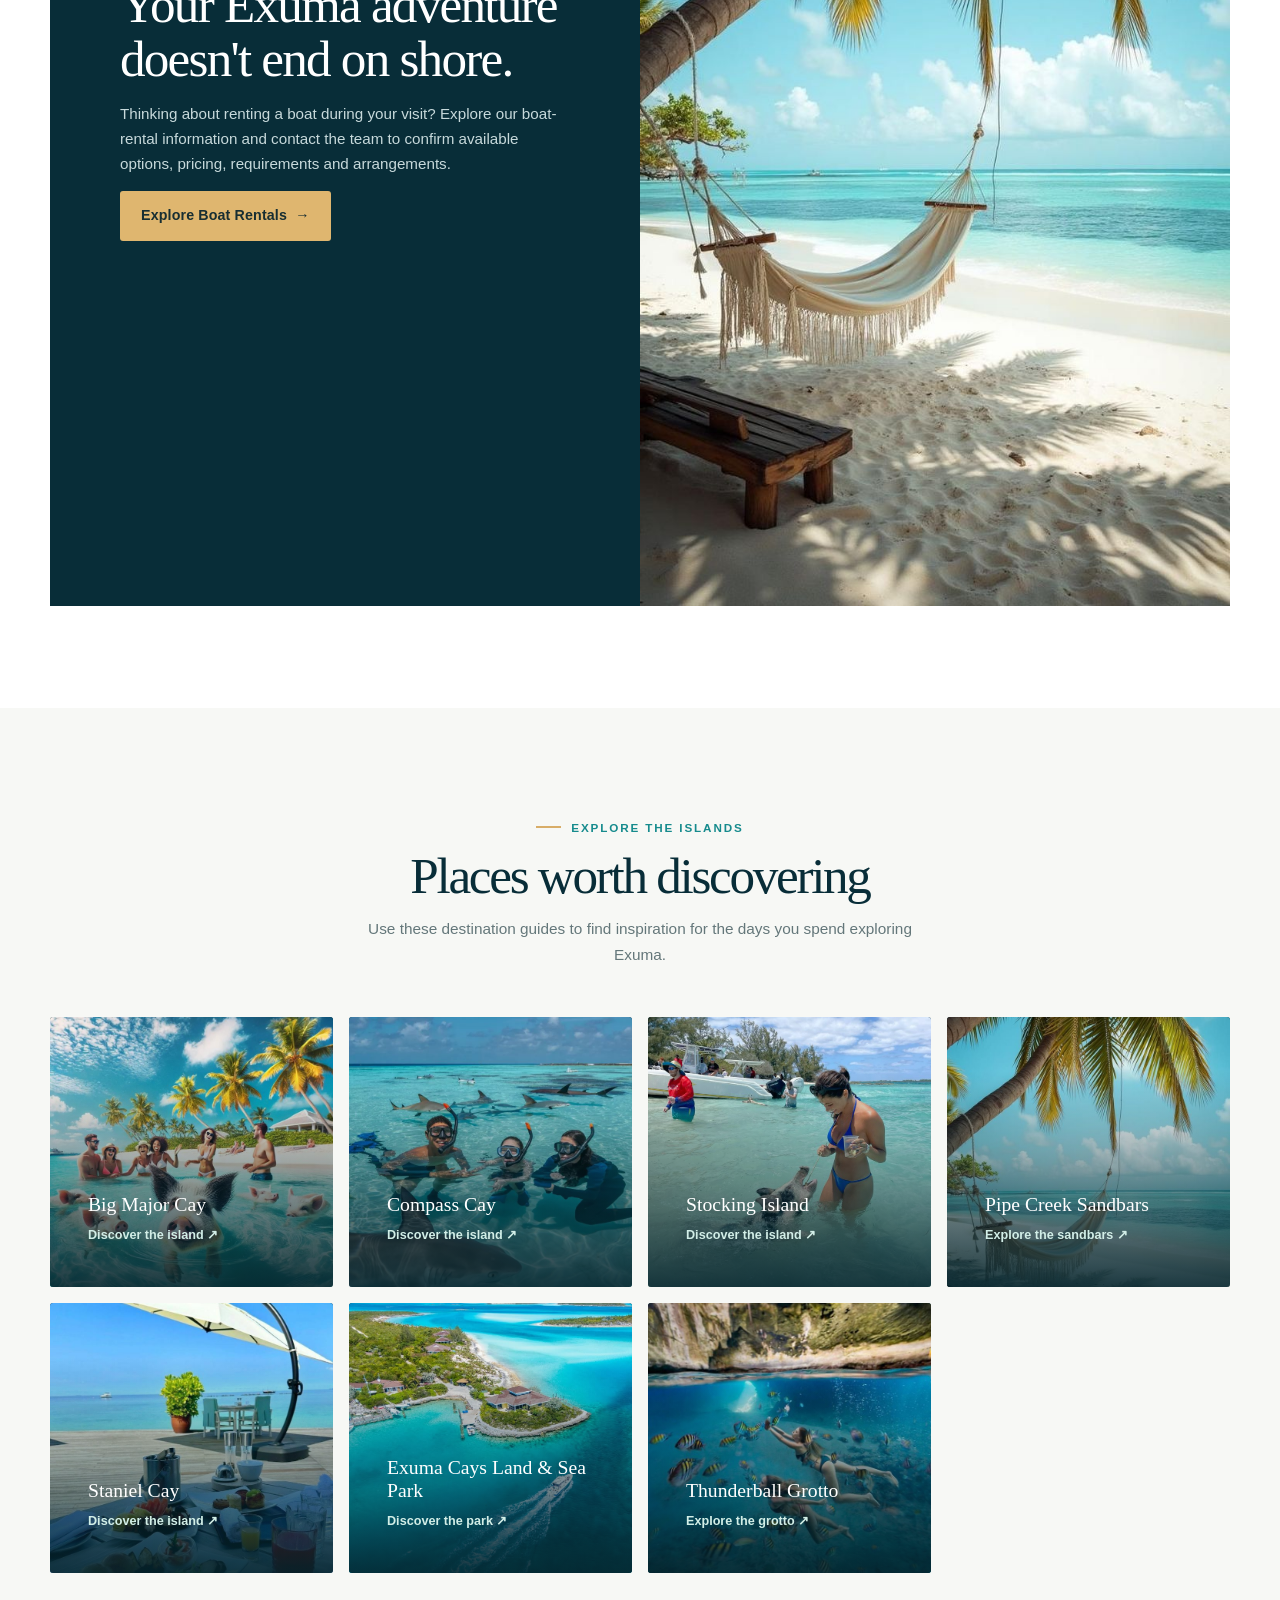
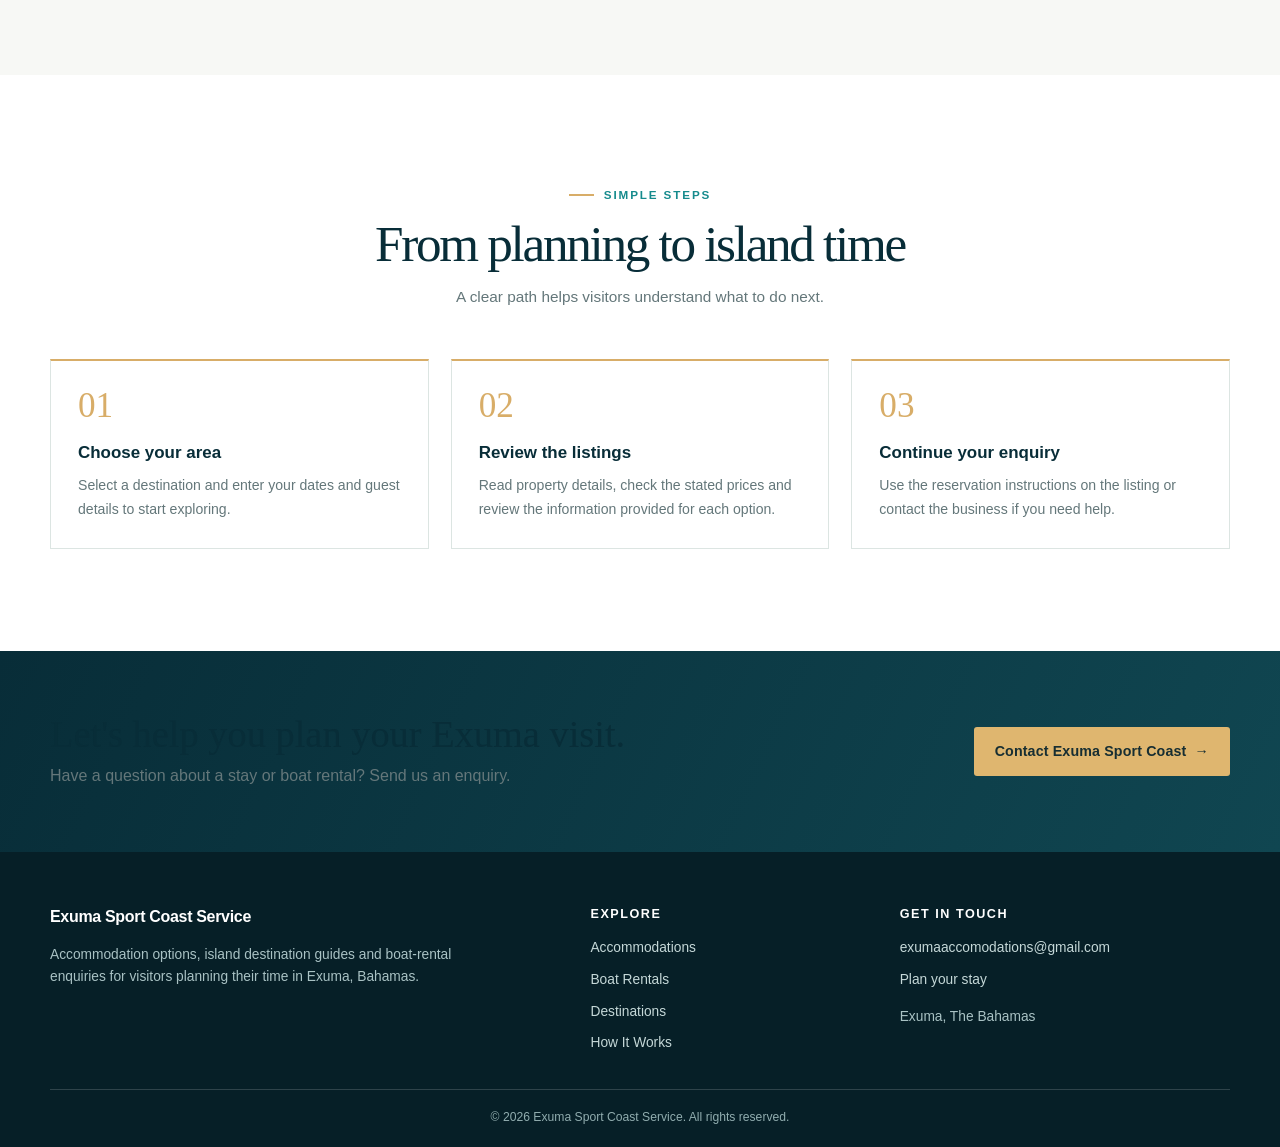
==== commit f5dde1b2: "Update index.html" ====
--- a/index.html
+++ b/index.html
@@ -1,686 +1,561 @@
-<!DOCTYPE html>
+<!doctype html>
 <html lang="en">
 <head>
-    <meta charset="UTF-8">
-    <meta name="viewport" content="width=device-width, initial-scale=1.0">
-    <title>Exuma Coastal Accommodations & Destinations</title>
-    <style>
-        :root {
-            --deep-ocean: #005f73;
-            --turquoise-wave: #0a9396;
-            --caribbean-blue: #94d2bd;
-            --sand-light: #fdf6e3;
-            --coral-accent: #ee9b00;
-            --sunburst-orange: #ca6702;
-            --dark-navy: #001219;
-        }
-
-        body { 
-            font-family: 'Segoe UI', Tahoma, Geneva, Verdana, sans-serif; 
-            margin: 0; 
-            line-height: 1.6; 
-            color: var(--dark-navy); 
-            background: linear-gradient(180deg, #e0f4f7 0%, var(--sand-light) 100%);
-            min-height: 100vh;
-        }
-
-        header { 
-            background: linear-gradient(135deg, var(--deep-ocean), var(--turquoise-wave)); 
-            color: #ffffff; 
-            padding: 3rem 5% 2.5rem; 
-            text-align: center;
-            box-shadow: 0 4px 15px rgba(0, 95, 115, 0.2);
-        }
-
-        header h1 {
-            font-size: 2.5rem;
-            margin: 0 0 0.5rem 0;
-            letter-spacing: 1px;
-            text-shadow: 1px 2px 4px rgba(0,0,0,0.2);
-        }
-
-        header p {
-            font-size: 1.15rem;
-            margin: 0;
-            color: var(--caribbean-blue);
-            font-weight: 300;
-        }
-
-        main { 
-            padding: 2rem 5%; 
-            max-width: 1000px; 
-            margin: -2rem auto 2rem; 
-            background: rgba(255, 255, 255, 0.95); 
-            border-radius: 12px; 
-            box-shadow: 0 8px 24px rgba(0, 95, 115, 0.12); 
-            backdrop-filter: blur(5px);
-        }
-
-        .main-hero-img { 
-            width: 100%; 
-            max-height: 420px; 
-            object-fit: cover; 
-            border-radius: 10px; 
-            margin-bottom: 2rem; 
-            border: 3px solid #ffffff;
-            box-shadow: 0 4px 12px rgba(0,0,0,0.1);
-        }
-
-        .accommodations-banner { 
-            background: linear-gradient(135deg, #e0f7fa 0%, #b2ebf2 100%); 
-            padding: 2rem; 
-            border-radius: 10px; 
-            border-left: 6px solid var(--turquoise-wave); 
-            margin-bottom: 2.5rem; 
-            box-shadow: 0 2px 8px rgba(10, 147, 150, 0.08);
-        }
-
-        .accommodations-banner h2 { 
-            margin-top: 0; 
-            color: var(--deep-ocean); 
-            font-size: 1.9rem; 
-        }
-
-        .accommodations-banner p { 
-            font-size: 1.1rem; 
-            color: #004d40;
-            margin-bottom: 1.2rem; 
-        }
-
-        .booking-form { 
-            display: grid; 
-            grid-template-columns: repeat(auto-fit, minmax(140px, 1fr)); 
-            gap: 12px; 
-            margin-top: 1rem; 
-        }
-
-        .form-group {
-            display: flex;
-            flex-direction: column;
-            gap: 4px;
-        }
-
-        .form-group label {
-            font-size: 0.8rem;
-            font-weight: 700;
-            color: var(--deep-ocean);
-            text-transform: uppercase;
-            letter-spacing: 0.5px;
-        }
-
-        .booking-form input, .booking-form select { 
-            padding: 0.75rem; 
-            border: 1px solid var(--caribbean-blue); 
-            border-radius: 6px; 
-            font-size: 0.95rem; 
-            outline: none;
-            background: #ffffff;
-            color: var(--dark-navy);
-            width: 100%;
-            box-sizing: border-box;
-        }
-
-        .booking-form button { 
-            background: linear-gradient(135deg, var(--coral-accent), var(--sunburst-orange)); 
-            color: #ffffff; 
-            border: none; 
-            font-weight: 700; 
-            cursor: pointer; 
-            border-radius: 6px;
-            padding: 0.75rem;
-            font-size: 0.95rem;
-            transition: transform 0.2s, box-shadow 0.2s; 
-            box-shadow: 0 4px 10px rgba(238, 155, 0, 0.3);
-            align-self: flex-end;
-        }
-
-        .booking-form button:hover { 
-            transform: translateY(-2px);
-            box-shadow: 0 6px 14px rgba(238, 155, 0, 0.4);
-        }
-
-        .accommodations-info { 
-            margin: 2.5rem 0; 
-            padding: 0 0.5rem;
-        }
-
-        .accommodations-info h3 { 
-            font-size: 1.5rem; 
-            color: var(--deep-ocean); 
-            margin-bottom: 0.8rem; 
-            border-bottom: 2px solid var(--caribbean-blue);
-            padding-bottom: 0.4rem;
-            display: inline-block;
-        }
-
-        .accommodations-info ul { 
-            margin-left: 1.2rem; 
-            margin-top: 0.8rem; 
-            list-style-type: '🏖️ ';
-        }
-
-        .accommodations-info li { 
-            margin-bottom: 0.8rem; 
-            padding-left: 0.3rem;
-            color: #003049;
-        }
-
-        .destinations-title { 
-            text-align: center; 
-            margin-bottom: 2rem; 
-            font-size: 1.7rem; 
-            color: var(--deep-ocean); 
-            border-top: 2px dashed var(--caribbean-blue); 
-            padding-top: 2.5rem; 
-        }
-
-        .destinations-grid { 
-            display: grid; 
-            grid-template-columns: repeat(auto-fit, minmax(280px, 1fr)); 
-            gap: 1.8rem; 
-        }
-
-        .destination-card { 
-            background: #ffffff; 
-            border: 1px solid #e0f2f1; 
-            border-radius: 10px; 
-            overflow: hidden; 
-            display: flex; 
-            flex-direction: column; 
-            justify-content: space-between;
-            box-shadow: 0 4px 12px rgba(0, 95, 115, 0.08); 
-            transition: transform 0.25s, box-shadow 0.25s; 
-        }
-
-        .destination-card:hover { 
-            transform: translateY(-5px); 
-            box-shadow: 0 8px 20px rgba(0, 95, 115, 0.18);
-        }
-
-        .destination-card img { 
-            width: 100%; 
-            height: 180px; 
-            object-fit: cover; 
-        }
-
-        .destination-card-body { 
-            padding: 1.2rem; 
-            display: flex;
-            flex-direction: column;
-            justify-content: space-between;
-            flex-grow: 1;
-            background: linear-gradient(180deg, #ffffff 0%, var(--sand-light) 100%);
-        }
-
-        .destination-card-body h4 {
-            margin: 0 0 0.5rem 0;
-            color: var(--deep-ocean);
-            font-size: 1.25rem;
-        }
-
-        .destination-card-body p {
-            font-size: 0.92rem;
-            color: #003049;
-            margin-bottom: 1rem;
-            line-height: 1.5;
-        }
-
-        .btn-destination { 
-            display: block; 
-            width: 100%; 
-            padding: 0.75rem 0; 
-            background: linear-gradient(135deg, var(--turquoise-wave), var(--deep-ocean)); 
-            color: #ffffff; 
-            text-decoration: none; 
-            font-weight: 600; 
-            border-radius: 6px; 
-            text-align: center; 
-            transition: background 0.2s, box-shadow 0.2s; 
-            box-shadow: 0 3px 8px rgba(10, 147, 150, 0.2);
-            box-sizing: border-box;
-        }
-
-        .btn-destination:hover { 
-            background: linear-gradient(135deg, var(--deep-ocean), var(--dark-navy)); 
-            box-shadow: 0 4px 12px rgba(0, 18, 25, 0.3);
-        }
-
-        footer { 
-            text-align: center; 
-            padding: 2.5rem; 
-            color: var(--deep-ocean); 
-            font-weight: 500;
-        }
-    </style>
-
-<style>
-.company-intro {
-    width: 100%;
-    box-sizing: border-box;
-    background: linear-gradient(135deg, #087b89, #119ca3);
-    border-bottom: 1px solid #08727f;
-    padding: 28px 18px;
-}
-
-.company-intro-inner {
-    max-width: 1100px;
-    margin: 0 auto;
-}
-
-.company-intro h1 {
-    color: #ffffff;
-    margin: 0 0 14px;
-    font-size: 30px;
-    line-height: 1.2;
-}
-
-.company-intro p {
-    color: #ffffff;
-    margin: 0 0 12px;
-    font-size: 15px;
-    line-height: 1.7;
-}
-
-.company-intro p:last-child {
-    margin-bottom: 0;
-}
-
-@media (max-width: 600px) {
-    .company-intro {
-        padding: 22px 15px;
-    }
-
-    .company-intro h1 {
-    color: #ffffff;
-        font-size: 25px;
-    }
-
-    .company-intro p {
-    color: #ffffff;
-        font-size: 14px;
-        line-height: 1.65;
-    }
-}
-</style>
-
-
-<style id="company-name-size">
-.exuma-sport-company-name {
-    font-size: 36px !important;
-    font-weight: 800 !important;
-    line-height: 1.2 !important;
-}
-</style>
-
-
-
-
-
-<style id="company-logo-style">
-.company-brand {
-    display: flex;
-    align-items: center;
-    justify-content: center;
-    gap: 12px;
-    flex-wrap: nowrap;
-    white-space: nowrap;
-    padding: 0 45px;
-    box-sizing: border-box;
-}
-
-.company-logo {
-    width: 60px;
-    height: 60px;
-    object-fit: contain;
-    display: block;
-    flex: 0 0 auto;
-}
-
-.exuma-sport-company-name {
-    display: inline-block;
-}
-
-@media (max-width: 600px) {
-    .company-brand {
-        gap: 7px;
-        padding: 0 30px;
-    }
-
-    .company-logo {
-        width: 45px;
-        height: 45px;
-    }
-
-    .exuma-sport-company-name {
-        font-size: 22px;
-    }
-}
-</style>
-
-
-
-<style id="top-company-logo">
-.company-logo {
-    display: flex;
-    justify-content: center;
-    align-items: center;
-    margin: 0 auto 8px;
-    height: 65px;
-}
-
-.company-logo img {
-    width: 90px;
-    height: 65px;
-    object-fit: contain;
-    display: block;
-    border-radius: 8px;
-}
-</style>
-
-
-
-<style>
-.company-endnote {
-    width: 100%;
-    box-sizing: border-box;
-    background: #023047;
-    color: #ffffff;
-    padding: 40px 20px;
-    margin-top: 50px;
-}
-
-.company-endnote-inner {
-    max-width: 1000px;
-    margin: 0 auto;
-    text-align: center;
-}
-
-.company-endnote h2 {
-    margin: 0 0 15px;
-    color: #ffffff;
-    font-size: 27px;
-}
-
-.company-endnote p {
-    margin: 10px auto;
-    max-width: 800px;
-    line-height: 1.7;
-}
-
-.company-endnote a {
-    color: #90e0ef;
-    font-weight: 600;
-    text-decoration: none;
-}
-
-.company-endnote a:hover {
-    text-decoration: underline;
-}
-
-.company-endnote .copyright {
-    margin-top: 25px;
-    padding-top: 20px;
-    border-top: 1px solid rgba(255,255,255,.25);
-    font-size: 14px;
-    color: #d8eef2;
-}
-</style>
-
-
-
-
-
-
-
-
-<style>
-html, body {
-    background: #ffffff !important;
-}
-
-body {
-    min-height: 100vh;
-    display: flex;
-    flex-direction: column;
-}
-
-.company-footnote {
-    width: 100%;
-    background: #ffffff !important;
-    color: #666666 !important;
-    text-align: center;
-    padding: 12px 10px 8px;
-    margin-top: auto;
-    border-top: 1px solid #eeeeee;
-    font-size: 11px;
-    line-height: 1.45;
-}
-
-.company-footnote p {
-    margin: 2px 0;
-}
-
-.company-footnote strong {
-    color: #444444;
-}
-
-.company-footnote a {
-    color: #007c91;
-    text-decoration: none;
-}
-
-.company-footnote a:hover {
-    text-decoration: underline;
-}
-
-.company-footnote + footer,
-.company-footnote ~ footer {
-    background: #ffffff !important;
-    color: #666666 !important;
-    padding: 8px 10px;
-    margin-top: 0;
-    font-size: 11px;
-}
-</style>
-
+  <meta charset="utf-8">
+  <meta name="viewport" content="width=device-width, initial-scale=1">
+  <meta name="theme-color" content="#062f3b">
+  <meta name="description" content="Explore accommodation options, island destinations and boat-rental enquiries with Exuma Sport Coast Service in the Bahamas.">
+  <title>Exuma Sport Coast Service | Discover Exuma, Beautifully</title>
+  <meta name="color-scheme" content="light">
+  <style>
+    :root {
+      --ink: #102f38;
+      --ocean: #062f3b;
+      --ocean-2: #0b4652;
+      --teal: #168b8d;
+      --mint: #c7e7df;
+      --foam: #f5f8f5;
+      --sand: #f0e8d9;
+      --gold: #d9a34a;
+      --white: #fff;
+      --muted: #64777a;
+      --line: #e1e9e6;
+      --radius: 20px;
+      --shadow: 0 22px 60px rgba(6, 47, 59, .12);
+    }
+    * { box-sizing: border-box; }
+    html { scroll-behavior: smooth; scroll-padding-top: 90px; }
+    body { margin: 0; color: var(--ink); background: var(--white); font-family: "Aptos", "Segoe UI", Arial, sans-serif; line-height: 1.65; }
+    img { display: block; max-width: 100%; }
+    a { color: inherit; }
+    button, input, select { font: inherit; }
+    .container { width: min(1180px, calc(100% - 48px)); margin-inline: auto; }
+    .topline { background: var(--ocean); color: #d8e9e6; font-size: .78rem; letter-spacing: .035em; }
+    .topline-inner { display: flex; align-items: center; justify-content: space-between; gap: 16px; min-height: 34px; }
+    .topline a { color: #fff; text-decoration: none; }
+    .site-header { position: sticky; top: 0; z-index: 50; background: rgba(255,255,255,.96); backdrop-filter: blur(14px); border-bottom: 1px solid rgba(6,47,59,.08); }
+    .nav { display: flex; align-items: center; justify-content: space-between; gap: 26px; min-height: 84px; }
+    .brand { display: flex; align-items: center; gap: 12px; min-width: 0; text-decoration: none; }
+    .brand-mark { width: 51px; height: 51px; flex: 0 0 51px; display: grid; place-items: center; overflow: hidden; border-radius: 14px; background: #e6f3ef; }
+    .brand-mark img { width: 100%; height: 100%; object-fit: contain; }
+    .brand-name { display: block; color: var(--ocean); font-size: .98rem; font-weight: 850; line-height: 1.15; letter-spacing: -.025em; }
+    .brand-tag { display: block; margin-top: 5px; color: var(--muted); font-size: .68rem; font-weight: 700; text-transform: uppercase; letter-spacing: .13em; }
+    .nav-links { display: flex; align-items: center; gap: 26px; }
+    .nav-links a { color: #36545a; text-decoration: none; font-size: .88rem; font-weight: 700; transition: color .2s; }
+    .nav-links a:hover { color: var(--teal); }
+    .nav-links .nav-cta { padding: 11px 18px; border-radius: 5px; background: var(--ocean); color: #fff; }
+    .nav-links .nav-cta:hover { background: var(--teal); color: #fff; }
+    .menu-toggle { display: none; border: 1px solid var(--line); background: #fff; color: var(--ocean); border-radius: 8px; padding: 9px 12px; font-weight: 750; }
+    .hero { position: relative; display: flex; align-items: center; min-height: 630px; color: #fff; background: var(--ocean) url("exuma.jpg") center 50% / cover no-repeat; isolation: isolate; }
+    .hero::before { content: ""; position: absolute; z-index: -1; inset: 0; background: linear-gradient(90deg, rgba(3,34,43,.91) 0%, rgba(3,45,55,.72) 46%, rgba(3,45,55,.12) 100%), linear-gradient(0deg, rgba(3,34,43,.2), transparent 40%); }
+    .hero-content { padding: 80px 0 140px; max-width: 740px; }
+    .overline { display: inline-flex; align-items: center; gap: 10px; color: var(--teal); font-size: .73rem; font-weight: 850; text-transform: uppercase; letter-spacing: .16em; }
+    .overline::before { content: ""; width: 25px; height: 2px; background: var(--gold); }
+    .hero .overline { color: #d2ebe5; }
+    h1, h2, h3, p { overflow-wrap: break-word; }
+    .hero h1 { margin: 21px 0 19px; max-width: 700px; font-family: Georgia, "Times New Roman", serif; font-size: clamp(3.2rem, 6.4vw, 5.8rem); font-weight: 500; line-height: .99; letter-spacing: -.045em; }
+    .hero h1 em { color: #bce6dc; font-weight: 500; }
+    .hero p { max-width: 580px; margin: 0; color: rgba(255,255,255,.88); font-size: clamp(1rem, 1.45vw, 1.12rem); }
+    .actions { display: flex; flex-wrap: wrap; gap: 12px; margin-top: 30px; }
+    .btn { min-height: 48px; display: inline-flex; align-items: center; justify-content: center; gap: 10px; padding: 12px 20px; border: 1px solid transparent; border-radius: 5px; text-decoration: none; text-align: center; font-size: .89rem; font-weight: 800; cursor: pointer; transition: transform .18s, background .18s, border-color .18s; }
+    .btn:hover { transform: translateY(-2px); }
+    .btn-gold { background: var(--gold); color: #172e32; }
+    .btn-gold:hover { background: #e9b765; }
+    .btn-outline { color: #fff; border-color: rgba(255,255,255,.65); background: rgba(255,255,255,.06); }
+    .btn-outline:hover { background: rgba(255,255,255,.15); }
+    .hero-caption { position: absolute; right: max(24px, calc((100% - 1180px)/2)); bottom: 96px; display: flex; align-items: center; gap: 12px; color: #fff; font-size: .75rem; letter-spacing: .08em; text-transform: uppercase; writing-mode: vertical-rl; }
+    .hero-caption::before { content: ""; width: 1px; height: 42px; background: var(--gold); }
+    .benefit-bar { background: var(--foam); border-bottom: 1px solid var(--line); }
+    .benefit-grid { display: grid; grid-template-columns: repeat(3,1fr); }
+    .benefit { display: flex; align-items: center; justify-content: center; gap: 12px; padding: 23px 18px; color: var(--ocean); font-size: .86rem; font-weight: 750; }
+    .benefit + .benefit { border-left: 1px solid var(--line); }
+    .benefit-icon { display: grid; place-items: center; width: 38px; height: 38px; border: 1px solid #c5dfd8; border-radius: 50%; color: var(--teal); font-size: 1.1rem; }
+    .search-wrap { position: relative; z-index: 3; margin-top: -68px; }
+    .search-card { padding: 28px; border: 1px solid rgba(6,47,59,.08); border-radius: 10px; background: #fff; box-shadow: var(--shadow); }
+    .search-head { display: flex; justify-content: space-between; align-items: end; gap: 20px; margin-bottom: 20px; }
+    .search-head h2 { margin: 5px 0 0; color: var(--ocean); font-family: Georgia, "Times New Roman", serif; font-size: 1.8rem; font-weight: 500; line-height: 1.15; }
+    .search-head p { margin: 0; color: var(--muted); font-size: .83rem; }
+    .booking-form { display: grid; grid-template-columns: 1.3fr 1fr 1fr .75fr .75fr auto; gap: 11px; align-items: end; }
+    .field { min-width: 0; }
+    .field label { display: block; margin: 0 0 7px; color: #3d565b; font-size: .71rem; font-weight: 850; text-transform: uppercase; letter-spacing: .08em; }
+    .field input, .field select { width: 100%; height: 46px; min-width: 0; padding: 0 11px; border: 1px solid #d7e2df; border-radius: 5px; outline: none; color: var(--ink); background: #fff; font-size: .86rem; }
+    .field input:focus, .field select:focus { border-color: var(--teal); box-shadow: 0 0 0 3px rgba(22,139,141,.12); }
+    .booking-form .btn { width: 100%; height: 46px; white-space: nowrap; padding-inline: 15px; }
+    .section { padding: 94px 0; }
+    .section-tint { background: var(--foam); }
+    .section-heading { max-width: 690px; margin: 0 auto 43px; text-align: center; }
+    .section-heading h2, .story-copy h2 { margin: 11px 0 13px; color: var(--ocean); font-family: Georgia, "Times New Roman", serif; font-size: clamp(2.2rem, 4vw, 3.35rem); font-weight: 500; line-height: 1.08; letter-spacing: -.035em; }
+    .section-heading p { max-width: 590px; margin: 0 auto; color: var(--muted); font-size: .96rem; }
+    .stay-grid { display: grid; grid-template-columns: repeat(3,1fr); gap: 22px; }
+    .stay-card { overflow: hidden; border: 1px solid var(--line); background: #fff; transition: transform .22s, box-shadow .22s; }
+    .stay-card:hover { transform: translateY(-4px); box-shadow: var(--shadow); }
+    .stay-image { height: 235px; overflow: hidden; background: #dbece8; }
+    .stay-image img { width: 100%; height: 100%; object-fit: cover; transition: transform .4s; }
+    .stay-card:hover .stay-image img { transform: scale(1.035); }
+    .stay-body { padding: 24px; }
+    .card-label { color: var(--teal); font-size: .68rem; font-weight: 850; letter-spacing: .14em; text-transform: uppercase; }
+    .stay-body h3 { margin: 8px 0 9px; color: var(--ocean); font-family: Georgia, "Times New Roman", serif; font-size: 1.45rem; font-weight: 500; line-height: 1.15; }
+    .stay-body p { min-height: 72px; margin: 0 0 18px; color: var(--muted); font-size: .88rem; }
+    .arrow-link { display: inline-flex; align-items: center; gap: 9px; color: var(--ocean); font-size: .82rem; font-weight: 850; text-decoration: none; border-bottom: 1px solid var(--gold); padding-bottom: 4px; }
+    .arrow-link:hover { color: var(--teal); }
+    .story-grid { display: grid; grid-template-columns: 1.02fr .98fr; align-items: center; gap: 75px; }
+    .story-photo { position: relative; padding: 0 24px 24px 0; }
+    .story-photo::before { content: ""; position: absolute; right: 0; bottom: 0; width: 72%; height: 70%; background: var(--mint); }
+    .story-photo img { position: relative; z-index: 1; width: 100%; height: 445px; object-fit: cover; }
+    .story-copy h2 { font-size: clamp(2.3rem, 4vw, 3.45rem); }
+    .story-copy > p { color: var(--muted); font-size: .96rem; }
+    .feature-list { display: grid; grid-template-columns: 1fr 1fr; gap: 13px 20px; margin: 25px 0 29px; padding: 0; list-style: none; }
+    .feature-list li { display: flex; align-items: start; gap: 9px; font-size: .86rem; font-weight: 700; }
+    .tick { color: var(--teal); font-weight: 900; }
+    .boat-feature { display: grid; grid-template-columns: 1fr 1fr; min-height: 410px; background: var(--ocean); color: #fff; }
+    .boat-copy { align-self: center; padding: clamp(30px, 5.5vw, 70px); }
+    .boat-copy .overline { color: var(--mint); }
+    .boat-copy h2 { margin: 13px 0 15px; font-family: Georgia, "Times New Roman", serif; font-size: clamp(2.3rem, 4vw, 3.55rem); font-weight: 500; line-height: 1.05; letter-spacing: -.035em; }
+    .boat-copy p { max-width: 480px; color: #c7d9db; font-size: .95rem; }
+    .boat-photo { min-height: 410px; background: #0a5664; }
+    .boat-photo img { width: 100%; height: 100%; object-fit: cover; }
+    .destinations { display: grid; grid-template-columns: repeat(4,1fr); gap: 16px; }
+    .destination { position: relative; min-height: 270px; overflow: hidden; background: var(--ocean); color: #fff; }
+    .destination img { position: absolute; inset: 0; width: 100%; height: 100%; object-fit: cover; transition: transform .4s; }
+    .destination:hover img { transform: scale(1.05); }
+    .destination::after { content: ""; position: absolute; inset: 0; background: linear-gradient(180deg, rgba(4,36,45,0) 20%, rgba(4,36,45,.9) 100%); }
+    .destination-copy { position: absolute; z-index: 1; inset: auto 18px 19px; }
+    .destination-copy h3 { margin: 0 0 5px; font-family: Georgia, "Times New Roman", serif; font-size: 1.23rem; font-weight: 500; line-height: 1.15; }
+    .destination-copy a { color: #d2eee7; font-size: .79rem; font-weight: 800; text-decoration: none; }
+    .destination-copy a:hover { text-decoration: underline; }
+    .steps { display: grid; grid-template-columns: repeat(3,1fr); gap: 22px; }
+    .step { padding: 27px; border: 1px solid var(--line); background: #fff; }
+    .step-no { color: var(--gold); font-family: Georgia, "Times New Roman", serif; font-size: 2.2rem; line-height: 1; }
+    .step h3 { margin: 16px 0 7px; color: var(--ocean); font-size: 1.06rem; }
+    .step p { margin: 0; color: var(--muted); font-size: .88rem; }
+    .contact-band { padding: 62px 0; background: #e7f2ed; }
+    .contact-inner { display: flex; align-items: center; justify-content: space-between; gap: 25px; }
+    .contact-inner h2 { margin: 0 0 7px; color: var(--ocean); font-family: Georgia, "Times New Roman", serif; font-size: clamp(1.8rem, 3vw, 2.55rem); font-weight: 500; line-height: 1.12; }
+    .contact-inner p { margin: 0; color: var(--muted); }
+    .site-footer { padding: 52px 0 20px; background: #042630; color: #d2e2e1; }
+    .footer-grid { display: grid; grid-template-columns: 1.5fr .8fr 1fr; gap: 45px; padding-bottom: 34px; }
+    .footer-title { color: #fff; font-weight: 850; font-size: 1rem; }
+    .site-footer p { max-width: 410px; color: #a9c2c4; font-size: .86rem; }
+    .site-footer h3 { margin: 0 0 13px; color: #fff; font-size: .79rem; text-transform: uppercase; letter-spacing: .12em; }
+    .footer-links { display: grid; gap: 9px; }
+    .footer-links a { color: #c5d8d8; font-size: .86rem; text-decoration: none; }
+    .footer-links a:hover { color: #fff; }
+    .copyright { border-top: 1px solid rgba(255,255,255,.14); padding-top: 17px; color: #91adaf; text-align: center; font-size: .76rem; }
+    @media (max-width: 1050px) {
+      .nav-links { gap: 16px; }
+      .booking-form { grid-template-columns: repeat(3,1fr); }
+      .booking-form .btn { width: 100%; }
+      .story-grid { gap: 45px; }
+      .destinations { grid-template-columns: repeat(3,1fr); }
+    }
+    @media (max-width: 760px) {
+      .container { width: min(100% - 32px, 600px); }
+      .topline-inner { justify-content: center; text-align: center; }
+      .topline-inner span:last-child { display: none; }
+      .nav { min-height: 72px; }
+      .brand-mark { width: 43px; height: 43px; flex-basis: 43px; }
+      .brand-name { font-size: .87rem; }
+      .brand-tag { font-size: .59rem; }
+      .menu-toggle { display: block; }
+      .nav-links { display: none; position: absolute; top: 72px; left: 0; right: 0; padding: 19px 24px 23px; background: #fff; border-bottom: 1px solid var(--line); box-shadow: 0 16px 25px rgba(6,47,59,.09); flex-direction: column; align-items: stretch; gap: 16px; }
+      .nav-links.open { display: flex; }
+      .nav-links .nav-cta { text-align: center; }
+      .hero { min-height: 575px; background-position: 58% center; }
+      .hero-content { padding: 70px 0 115px; }
+      .hero h1 { font-size: clamp(3rem, 12vw, 4.3rem); }
+      .hero-caption { display: none; }
+      .benefit-grid { grid-template-columns: 1fr; }
+      .benefit { justify-content: flex-start; padding: 13px 3px; }
+      .benefit + .benefit { border-left: 0; border-top: 1px solid var(--line); }
+      .search-wrap { margin-top: -48px; }
+      .search-card { padding: 22px; }
+      .search-head { display: block; }
+      .search-head p { margin-top: 8px; }
+      .booking-form { grid-template-columns: 1fr 1fr; }
+      .field:first-child, .booking-form .btn { grid-column: 1 / -1; }
+      .section { padding: 68px 0; }
+      .section-heading { margin-bottom: 30px; }
+      .stay-grid { grid-template-columns: 1fr; gap: 18px; }
+      .stay-image { height: 235px; }
+      .stay-body p { min-height: 0; }
+      .story-grid { grid-template-columns: 1fr; gap: 35px; }
+      .story-photo img { height: 330px; }
+      .boat-feature { grid-template-columns: 1fr; }
+      .boat-photo { grid-row: 1; min-height: 260px; max-height: 300px; }
+      .destinations { grid-template-columns: repeat(2,1fr); gap: 12px; }
+      .destination { min-height: 230px; }
+      .steps { grid-template-columns: 1fr; gap: 14px; }
+      .contact-inner { align-items: flex-start; flex-direction: column; }
+      .footer-grid { grid-template-columns: 1fr 1fr; gap: 28px; }
+      .footer-grid > div:first-child { grid-column: 1 / -1; }
+    }
+    @media (max-width: 430px) {
+      .booking-form { grid-template-columns: 1fr; }
+      .field:first-child, .booking-form .btn { grid-column: auto; }
+      .destinations { grid-template-columns: 1fr; }
+      .destination { min-height: 245px; }
+      .feature-list { grid-template-columns: 1fr; }
+      .footer-grid { grid-template-columns: 1fr; }
+      .footer-grid > div:first-child { grid-column: auto; }
+      .brand-tag { letter-spacing: .08em; }
+      .actions .btn { width: 100%; }
+    }
+    @media (prefers-reduced-motion: reduce) {
+      html { scroll-behavior: auto; }
+      *, *::before, *::after { transition-duration: .01ms !important; animation-duration: .01ms !important; }
+    }
+
+    /* VOLUME 3 — editorial refinement, accessibility and conversion polish */
+    :root {
+      --ocean: #082d38;
+      --ocean-2: #104651;
+      --teal: #168b8d;
+      --gold: #d8ad68;
+      --foam: #f7f8f5;
+      --line: #dce5e2;
+      --shadow: 0 24px 70px rgba(8,45,56,.13);
+    }
+    ::selection { background: #d8ad68; color: #082d38; }
+    :focus-visible { outline: 3px solid #d8ad68; outline-offset: 3px; }
+    .skip-link { position: absolute; top: -100px; left: 16px; z-index: 100; padding: 12px 16px; background: #fff; color: #082d38; }
+    .skip-link:focus { top: 12px; }
+    .topline { font-size: .76rem; letter-spacing: .055em; }
+    .site-header { box-shadow: 0 5px 24px rgba(8,45,56,.045); }
+    .brand-mark { border-radius: 50%; border: 1px solid #e0e9e5; background: #fff; }
+    .brand-name { letter-spacing: -.035em; }
+    .nav-links { gap: clamp(14px, 2vw, 28px); }
+    .nav-links a { transition: color .2s ease, background .2s ease; }
+    .nav-links .nav-cta { border-radius: 3px; letter-spacing: .015em; }
+    .hero { min-height: min(740px, 78vw); background-position: center 54%; }
+    .hero::before {
+      background: linear-gradient(90deg, rgba(4,29,37,.92) 0%, rgba(4,38,47,.72) 48%, rgba(4,38,47,.12) 100%),
+                  linear-gradient(0deg, rgba(4,29,37,.35), transparent 55%);
+    }
+    .hero-content { padding-top: 90px; padding-bottom: 150px; }
+    .hero h1 { max-width: 760px; font-size: clamp(3.15rem, 7vw, 6.25rem); line-height: .97; }
+    .hero p { max-width: 540px; line-height: 1.8; }
+    .btn { border-radius: 3px; letter-spacing: .01em; }
+    .btn-gold { background: #dfb66f; }
+    .btn-gold:hover { background: #edc987; }
+    .benefit-grid { max-width: 1180px; margin: auto; }
+    .benefit { letter-spacing: .005em; }
+    .search-wrap { margin-top: -76px; }
+    .search-card { border-radius: 4px; padding: clamp(22px, 3.2vw, 36px); box-shadow: 0 25px 70px rgba(8,45,56,.16); }
+    .search-head { align-items: center; }
+    .search-head h2 { font-size: clamp(1.65rem, 3vw, 2.15rem); }
+    .field input, .field select { border-radius: 3px; transition: border-color .2s, box-shadow .2s; }
+    .field input:focus, .field select:focus { border-color: var(--teal); }
+    .section { padding: clamp(70px, 8vw, 112px) 0; }
+    .section-heading { margin-bottom: 50px; }
+    .section-heading h2, .story-copy h2 { letter-spacing: -.045em; }
+    .stay-grid { gap: 24px; }
+    .stay-card { border-radius: 3px; }
+    .stay-image { position: relative; }
+    .stay-image::after { content: ""; position: absolute; inset: 45% 0 0; pointer-events: none; background: linear-gradient(0deg, rgba(8,45,56,.18), transparent); }
+    .stay-body { padding: 27px; }
+    .stay-body p { line-height: 1.75; }
+    .arrow-link { transition: gap .2s ease, color .2s ease; }
+    .arrow-link:hover { gap: 14px; }
+    .story-grid { gap: clamp(35px, 6vw, 82px); }
+    .story-image img { box-shadow: var(--shadow); }
+    .destination { border-radius: 3px; }
+    .destination-copy { padding: 18px 20px 21px; }
+    .destination-copy a { text-underline-offset: 5px; }
+    .step { border-top: 2px solid var(--gold); }
+    .contact-band { background: linear-gradient(115deg, #082d38, #104651); }
+    .site-footer { background: #061f27; }
+    .footer-title { letter-spacing: -.02em; }
+    .copyright { border-color: rgba(255,255,255,.16); }
+    .mobile-booking-link { display: none; }
+    @media (max-width: 900px) {
+      .booking-form { grid-template-columns: repeat(2, minmax(0,1fr)); }
+      .booking-form .btn { grid-column: 1 / -1; }
+      .hero { min-height: 620px; }
+      .hero-caption { display: none; }
+    }
+    @media (max-width: 640px) {
+      .container { width: min(100% - 34px, 1180px); }
+      .topline-inner { justify-content: center; text-align: center; min-height: 31px; }
+      .topline-inner > :last-child { display: none; }
+      .nav { min-height: 72px; gap: 10px; }
+      .brand-mark { width: 43px; height: 43px; flex-basis: 43px; }
+      .brand-name { font-size: .87rem; }
+      .brand-tag { font-size: .58rem; letter-spacing: .09em; }
+      .menu-toggle { padding: 8px 10px; }
+      .hero { min-height: 600px; background-position: 58% center; }
+      .hero::before { background: linear-gradient(90deg, rgba(4,29,37,.88), rgba(4,38,47,.42)), linear-gradient(0deg, rgba(4,29,37,.36), transparent 65%); }
+      .hero-content { padding: 70px 0 135px; }
+      .hero h1 { font-size: clamp(3rem, 13vw, 4.4rem); }
+      .hero p { font-size: .98rem; }
+      .benefit-grid { grid-template-columns: 1fr; }
+      .benefit { justify-content: flex-start; padding: 14px 0; }
+      .benefit + .benefit { border-left: 0; border-top: 1px solid var(--line); }
+      .search-wrap { margin-top: -58px; }
+      .search-card { padding: 22px 18px; }
+      .search-head { display: block; }
+      .search-head p { margin-top: 8px; }
+      .booking-form { grid-template-columns: 1fr 1fr; gap: 12px; }
+      .field:first-child { grid-column: 1 / -1; }
+      .booking-form .btn { grid-column: 1 / -1; }
+      .section { padding: 68px 0; }
+      .stay-grid { grid-template-columns: 1fr; }
+      .stay-image { height: 250px; }
+      .story-grid { grid-template-columns: 1fr; }
+      .destinations { grid-template-columns: 1fr 1fr; }
+      .contact-inner { align-items: flex-start; }
+      .mobile-booking-link {
+        display: flex; position: fixed; z-index: 45; right: 14px; bottom: 14px;
+        padding: 13px 17px; border-radius: 3px; background: #dfb66f; color: #082d38;
+        box-shadow: 0 8px 25px rgba(0,0,0,.2); text-decoration: none; font-size: .82rem; font-weight: 850;
+      }
+    }
+    @media (prefers-reduced-motion: reduce) {
+      html { scroll-behavior: auto; }
+      *, *::before, *::after { transition-duration: .01ms !important; animation-duration: .01ms !important; }
+    }
+
+  </style>
 </head>
 <body>
-
-
-
-
-<!-- Exuma Sport Coast<br>Service -->
-<section class="company-intro">
-    <div class="company-intro-inner">
-<div class="company-logo">
-    <img src="images/exumalogo.jpg" alt="Exuma Sport Coast<br>Service logo">
-</div>
-
-
-
-        <h1 class="company-brand">
-    
-    <span class="exuma-sport-company-name">Exuma Sport Coast<br>Service</span>
-</h1>
-
-        <p>
-            <strong>Exuma Sport Coast<br>Service</strong> is the accommodation
-            service featured on this platform, helping visitors discover
-            comfortable places to stay while exploring the beautiful islands
-            and communities of Exuma, Bahamas. Our accommodation selection
-            covers areas including George Town, Moss Town, Staniel Cay,
-            Michelson/Roker's Point and other destinations throughout Exuma.
-        </p>
-
-        <p>
-            Whether you are visiting for a relaxing beach holiday, an island
-            adventure, water activities or a longer stay, Exuma Sport Coast
-            Service provides accommodation options designed to make your
-            Exuma experience convenient and enjoyable. Browse available
-            properties, view their living rooms, bedrooms and bathrooms, and
-            choose the accommodation that best suits your trip.
-        </p>
+  <a class="skip-link" href="#main-content">Skip to main content</a>
+  <div class="topline">
+    <div class="container topline-inner">
+      <span>EXUMA, BAHAMAS · ISLAND LIFE, MADE EASIER</span>
+      <span>Questions? <a href="mailto:exumaaccomodations@gmail.com">Contact our team</a></span>
     </div>
-</section>
-
-
-    
-
-    <main>
-        <img src="exuma.jpg" alt="Exuma Waters" class="main-hero-img">
-
-        <section class="accommodations-banner">
-            <h2>🌊 We Are Giving Out Accommodations Across Exuma</h2>
-            <p>Step onto white sand beaches and immerse yourself in crystal-clear waters. We provide handpicked oceanfront villas, beachfront bungalows, and secluded cay cottages tailored for your ultimate island escape.</p>
-            
-            <form class="booking-form" action="accommodations.html" method="GET">
-                <div class="form-group">
-                    <label>Destination</label>
-                    <select name="region" required>
-                        <option value="">Select Region</option>
-                        <option value="george-town">George Town</option>
-                        <option value="moss-town">Moss Town</option>
-                        <option value="michelson-rokers-point">Michelson / Rokers Point</option>
-                        <option value="staniel-cay-exuma-cays">Staniel Cay / Exuma Cays</option>
-                        <option value="luxury-villas">Luxury Villas</option>
-                    </select>
-                </div>
-
-                <div class="form-group">
-                    <label>Check-in</label>
-                    <input type="date" name="checkin" required>
-                </div>
-
-                <div class="form-group">
-                    <label>Check-out</label>
-                    <input type="date" name="checkout" required>
-                </div>
-
-                <div class="form-group">
-                    <label>Adults (13+)</label>
-                    <input type="number" name="adults" min="1" max="20" value="2" required placeholder="Adults">
-                </div>
-
-                <div class="form-group">
-                    <label>Children (0-12)</label>
-                    <input type="number" name="children" min="0" max="10" value="0" required placeholder="Children">
-                </div>
-
-                <button type="submit">Find Beach Stays</button>
-            </form>
-        </section>
-
-        <section class="accommodations-info">
-            <h3>Your Island Sanctuary Awaits</h3>
-            <p>Every accommodation is curated to provide seamless beach living and direct ocean exposure:</p>
-            <ul>
-                <li><strong>Oceanfront & Overwater Access:</strong> Step directly from your patio onto soft sand or step onto your private boat dock.</li>
-                <li><strong>Tropical Comforts:</strong> Enjoy air-conditioned interiors, full open-air kitchens, wrap-around verandas, and seaside hammocks.</li>
-                <li><strong>Prime Watersport Locations:</strong> Situated steps away from world-class snorkeling, paddleboarding, and boat charters.</li>
-            </ul>
-        </section>
-
-        <h3 class="destinations-title">Explore Island Destinations</h3>
-        <div class="destinations-grid">
-
-            <div class="destination-card">
-                <img src="majorcay.jpg" alt="Major Cay">
-                <div class="destination-card-body">
-                    <div>
-                        <h4>Big Major Cay</h4>
-                        <p><strong>Major Epic: Swimming Pigs Beach.</strong> World-renowned uninhabited cay where famous swimming pigs paddle out to greet incoming boats along crystal-clear tropical shores.</p>
-                    </div>
-                    <a href="majorcay.html" class="btn-destination">Explore Major Cay</a>
-                </div>
-            </div>
-
-            <div class="destination-card">
-                <img src="compasscay.jpg" alt="Compass Cay">
-                <div class="destination-card-body">
-                    <div>
-                        <h4>Compass Cay</h4>
-                        <p><strong>Major Epic: Nurse Shark Sanctuary.</strong> Famous for its protected harbor marina where visitors can swim, wade, and interact closely with docile, friendly nurse sharks in shallow turquoise water.</p>
-                    </div>
-                    <a href="compasscay.html" class="btn-destination">Explore Compass Cay</a>
-                </div>
-            </div>
-
-            <div class="destination-card">
-                <img src="stockingisland.jpg" alt="Stocking Island">
-                <div class="destination-card-body">
-                    <div>
-                        <h4>Stocking Island</h4>
-                        <p><strong>Major Epic: Chat 'N' Chill & Stingrays.</strong> Located off George Town, featuring high sand dunes, beachside conch bars, ocean hiking trails, and tame stingrays gliding along the shoreline.</p>
-                    </div>
-                    <a href="stockingisland.html" class="btn-destination">Explore Stocking Island</a>
-                </div>
-            </div>
-
-            <div class="destination-card">
-                <img src="sandbars.jpg" alt="Sandbars">
-                <div class="destination-card-body">
-                    <div>
-                        <h4>Pipe Creek Sandbars</h4>
-                        <p><strong>Major Epic: Low-Tide Desert Islands.</strong> Pure white sandbars rising out of shallow turquoise waters at low tide, providing miles of isolated sandbars surrounded by endless sea.</p>
-                    </div>
-                    <a href="sandbars.html" class="btn-destination">Explore Sandbars</a>
-                </div>
-            </div>
-
-            <div class="destination-card">
-                <img src="stanielcay.jpg" alt="Staniel Cay">
-                <div class="destination-card-body">
-                    <div>
-                        <h4>Staniel Cay</h4>
-                        <p><strong>Major Epic: Central Island Hub.</strong> The heart of the northern Exumas with an airstrip, yacht club, local dining, and easy boat charter access to all nearby cays.</p>
-                    </div>
-                    <a href="stanielcay.html" class="btn-destination">Explore Staniel Cay</a>
-                </div>
-            </div>
-
-            <div class="destination-card">
-                <img src="seapark.jpg" alt="Sea Park">
-                <div class="destination-card-body">
-                    <div>
-                        <h4>Exuma Cays Land & Sea Park</h4>
-                        <p><strong>Major Epic: Protected Marine Reserve.</strong> The world's first land and sea conservation park, spanning 176 square miles of untouched coral reefs, sea turtle sanctuaries, and marine life.</p>
-                    </div>
-                    <a href="seapark.html" class="btn-destination">Explore Sea Park</a>
-                </div>
-            </div>
-
-            <div class="destination-card">
-                <img src="grotto.jpg" alt="Thunderball Grotto">
-                <div class="destination-card-body">
-                    <div>
-                        <h4>Thunderball Grotto</h4>
-                        <p><strong>Major Epic: James Bond Underwater Cave.</strong> Iconic underwater cave system featured in classic films, renowned for snorkeling through colorful coral formations and schools of tropical fish.</p>
-                    </div>
-                    <a href="grotto.html" class="btn-destination">Explore Grotto</a>
-                </div>
-            </div>
-
-        </div>
-    </main>
-
-    
-
-
-
-<!-- SMALL EXUMA SPORT COAST FOOTNOTE -->
-<section class="company-footnote">
-    <p>
-        <strong>Exuma Sport Coast Service</strong> · Exuma, Bahamas,
-        opposite the airport ·
-        <a href="mailto:exumaaccomodations@gmail.com">
-            exumaaccomodations@gmail.com
-        </a>
-    </p>
-    <p>© 2026 Exuma Sport Coast Service · All rights reserved.</p>
-</section>
-
-<footer>
-        <p>&copy; 2026 Exuma Oceanfront Accommodations & Rentals</p>
-    </footer>
+  </div>
+
+  <header class="site-header">
+    <div class="container nav">
+      <a class="brand" href="index.html" aria-label="Exuma Sport Coast Service home">
+        <span class="brand-mark"><img src="images/exumalogo.jpg" alt="Exuma Sport Coast Service logo" onerror="this.parentElement.style.display='none'"></span>
+        <span><span class="brand-name">Exuma Sport Coast Service</span><span class="brand-tag">Stay · Explore · Set Sail</span></span>
+      </a>
+      <button class="menu-toggle" type="button" aria-expanded="false" aria-controls="primary-nav">Menu ☰</button>
+      <nav class="nav-links" id="primary-nav" aria-label="Main navigation">
+        <a href="#stays">Accommodations</a>
+        <a href="#boats">Boat Rentals</a>
+        <a href="#destinations">Destinations</a>
+        <a href="#how-it-works">How It Works</a>
+        <a class="nav-cta" href="#find-stay">Plan Your Stay&nbsp; ↗</a>
+      </nav>
+    </div>
+  </header>
+
+  <main id="main-content">
+    <section class="hero">
+      <div class="container">
+        <div class="hero-content">
+          <span class="overline">Welcome to the Exuma Islands</span>
+          <h1>Find your place<br>in <em>paradise.</em></h1>
+          <p>From finding a comfortable island stay to planning time on the water, begin your Exuma experience with one local starting point.</p>
+          <div class="actions">
+            <a class="btn btn-gold" href="#find-stay">Find Accommodation <span aria-hidden="true">→</span></a>
+            <a class="btn btn-outline" href="#boats">Discover Boat Rentals</a>
+          </div>
+        </div>
+      </div>
+      <div class="hero-caption" aria-hidden="true">The Exuma Islands · The Bahamas</div>
+    </section>
+
+    <section class="benefit-bar" aria-label="Our services">
+      <div class="container benefit-grid">
+        <div class="benefit"><span class="benefit-icon" aria-hidden="true">⌂</span><span>Accommodation options across Exuma</span></div>
+        <div class="benefit"><span class="benefit-icon" aria-hidden="true">◇</span><span>Island guides to inspire your stay</span></div>
+        <div class="benefit"><span class="benefit-icon" aria-hidden="true">⌁</span><span>Boat-rental enquiries made simple</span></div>
+      </div>
+    </section>
+
+    <section class="search-wrap container" id="find-stay" aria-labelledby="search-title">
+      <div class="search-card">
+        <div class="search-head">
+          <div><span class="overline">Start planning</span><h2 id="search-title">Where will Exuma take you?</h2></div>
+          <p>Enter your destination and dates to explore accommodation options.</p>
+        </div>
+        <form class="booking-form" id="booking-search" action="accommodations.html" method="GET">
+          <div class="field">
+            <label for="region">Destination</label>
+            <select id="region" name="region" required>
+              <option value="">Select destination</option>
+              <option value="george-town">George Town</option>
+              <option value="moss-town">Moss Town</option>
+              <option value="michelson-rokers-point">Michelson / Roker's Point</option>
+              <option value="staniel-cay-exuma-cays">Staniel Cay / Exuma Cays</option>
+              <option value="luxury-villas">Luxury Villas</option>
+            </select>
+          </div>
+          <div class="field"><label for="checkin">Check-in</label><input id="checkin" type="date" name="checkin" required></div>
+          <div class="field"><label for="checkout">Check-out</label><input id="checkout" type="date" name="checkout" required></div>
+          <div class="field"><label for="adults">Adults (13+)</label><input id="adults" type="number" name="adults" min="1" max="20" value="2" required></div>
+          <div class="field"><label for="children">Children (0–12)</label><input id="children" type="number" name="children" min="0" max="10" value="0" required></div>
+          <button class="btn btn-gold" type="submit">Search Stays&nbsp; →</button>
+        </form>
+      </div>
+    </section>
+
+    <section class="section" id="stays">
+      <div class="container">
+        <div class="section-heading">
+          <span class="overline">Your stay, your way</span>
+          <h2>Start with the right place to stay</h2>
+          <p>Explore accommodation options by destination. Review each listing for property details, pricing and reservation information.</p>
+        </div>
+        <div class="stay-grid">
+          <article class="stay-card">
+            <div class="stay-image"><img src="exuma.jpg" alt="Bahamian shoreline and turquoise sea" loading="lazy"></div>
+            <div class="stay-body"><span class="card-label">Island hub</span><h3>George Town</h3><p>Explore stays near local services, island activities and the centre of life in Exuma.</p><a class="arrow-link" href="accommodations.html?region=george-town">Explore stays <span aria-hidden="true">→</span></a></div>
+          </article>
+          <article class="stay-card">
+            <div class="stay-image"><img src="stanielcay.jpg" alt="Staniel Cay in the Exuma Cays" loading="lazy"></div>
+            <div class="stay-body"><span class="card-label">Northern Exuma</span><h3>Staniel Cay & the Cays</h3><p>Discover accommodation options for a trip centred on the cays and the surrounding waters.</p><a class="arrow-link" href="accommodations.html?region=staniel-cay-exuma-cays">Explore stays <span aria-hidden="true">→</span></a></div>
+          </article>
+          <article class="stay-card">
+            <div class="stay-image"><img src="majorcay.jpg" alt="Island scenery around the Exuma Cays" loading="lazy"></div>
+            <div class="stay-body"><span class="card-label">Find your fit</span><h3>Villas & Other Stays</h3><p>Browse the available listings and compare the details to find a stay that suits your plans.</p><a class="arrow-link" href="accommodations.html?region=luxury-villas">View available stays <span aria-hidden="true">→</span></a></div>
+          </article>
+        </div>
+      </div>
+    </section>
+
+    <section class="section section-tint">
+      <div class="container story-grid">
+        <div class="story-photo"><img src="stockingisland.jpg" alt="Beautiful island coastline in Exuma" loading="lazy"></div>
+        <div class="story-copy">
+          <span class="overline">Discover the difference</span>
+          <h2>Make the most of your time in Exuma.</h2>
+          <p>Exuma is a place for quiet beaches, brilliant blue water and memorable days on the sea. Our destination guides can help you decide what to explore while you plan where to stay.</p>
+          <ul class="feature-list">
+            <li><span class="tick">✓</span><span>Explore island highlights</span></li>
+            <li><span class="tick">✓</span><span>Plan time on the water</span></li>
+            <li><span class="tick">✓</span><span>Compare areas to visit</span></li>
+            <li><span class="tick">✓</span><span>Keep trip planning in one place</span></li>
+          </ul>
+          <a class="btn btn-gold" href="#destinations">Explore Exuma&nbsp; →</a>
+        </div>
+      </div>
+    </section>
+
+    <section class="section" id="boats">
+      <div class="container">
+        <div class="boat-feature">
+          <div class="boat-copy">
+            <span class="overline">Out on the water</span>
+            <h2>Your Exuma adventure doesn't end on shore.</h2>
+            <p>Thinking about renting a boat during your visit? Explore our boat-rental information and contact the team to confirm available options, pricing, requirements and arrangements.</p>
+            <!-- IMPORTANT: Change boats.html if your existing boat-rental page uses another filename. -->
+            <a class="btn btn-gold" href="boats.html">Explore Boat Rentals&nbsp; →</a>
+          </div>
+          <div class="boat-photo"><img src="sandbars.jpg" alt="Sandbars and shallow turquoise waters in Exuma" loading="lazy"></div>
+        </div>
+      </div>
+    </section>
+
+    <section class="section section-tint" id="destinations">
+      <div class="container">
+        <div class="section-heading">
+          <span class="overline">Explore the islands</span>
+          <h2>Places worth discovering</h2>
+          <p>Use these destination guides to find inspiration for the days you spend exploring Exuma.</p>
+        </div>
+        <div class="destinations">
+          <article class="destination"><img src="majorcay.jpg" alt="Big Major Cay" loading="lazy"><div class="destination-copy"><h3>Big Major Cay</h3><a href="majorcay.html">Discover the island ↗</a></div></article>
+          <article class="destination"><img src="compasscay.jpg" alt="Compass Cay" loading="lazy"><div class="destination-copy"><h3>Compass Cay</h3><a href="compasscay.html">Discover the island ↗</a></div></article>
+          <article class="destination"><img src="stockingisland.jpg" alt="Stocking Island" loading="lazy"><div class="destination-copy"><h3>Stocking Island</h3><a href="stockingisland.html">Discover the island ↗</a></div></article>
+          <article class="destination"><img src="sandbars.jpg" alt="Pipe Creek sandbars" loading="lazy"><div class="destination-copy"><h3>Pipe Creek Sandbars</h3><a href="sandbars.html">Explore the sandbars ↗</a></div></article>
+          <article class="destination"><img src="stanielcay.jpg" alt="Staniel Cay" loading="lazy"><div class="destination-copy"><h3>Staniel Cay</h3><a href="stanielcay.html">Discover the island ↗</a></div></article>
+          <article class="destination"><img src="seapark.jpg" alt="Exuma Cays Land and Sea Park" loading="lazy"><div class="destination-copy"><h3>Exuma Cays Land & Sea Park</h3><a href="seapark.html">Discover the park ↗</a></div></article>
+          <article class="destination"><img src="grotto.jpg" alt="Thunderball Grotto" loading="lazy"><div class="destination-copy"><h3>Thunderball Grotto</h3><a href="grotto.html">Explore the grotto ↗</a></div></article>
+        </div>
+      </div>
+    </section>
+
+    <section class="section" id="how-it-works">
+      <div class="container">
+        <div class="section-heading">
+          <span class="overline">Simple steps</span>
+          <h2>From planning to island time</h2>
+          <p>A clear path helps visitors understand what to do next.</p>
+        </div>
+        <div class="steps">
+          <article class="step"><div class="step-no">01</div><h3>Choose your area</h3><p>Select a destination and enter your dates and guest details to start exploring.</p></article>
+          <article class="step"><div class="step-no">02</div><h3>Review the listings</h3><p>Read property details, check the stated prices and review the information provided for each option.</p></article>
+          <article class="step"><div class="step-no">03</div><h3>Continue your enquiry</h3><p>Use the reservation instructions on the listing or contact the business if you need help.</p></article>
+        </div>
+      </div>
+    </section>
+
+    <section class="contact-band" id="contact">
+      <div class="container contact-inner">
+        <div><h2>Let's help you plan your Exuma visit.</h2><p>Have a question about a stay or boat rental? Send us an enquiry.</p></div>
+        <a class="btn btn-gold" href="mailto:exumaaccomodations@gmail.com?subject=Exuma%20Enquiry">Contact Exuma Sport Coast&nbsp; →</a>
+      </div>
+    </section>
+  </main>
+
+  <a class="mobile-booking-link" href="#find-stay">Plan your stay&nbsp; ↗</a>
+
+  <footer class="site-footer">
+    <div class="container">
+      <div class="footer-grid">
+        <div><div class="footer-title">Exuma Sport Coast Service</div><p>Accommodation options, island destination guides and boat-rental enquiries for visitors planning their time in Exuma, Bahamas.</p></div>
+        <div><h3>Explore</h3><div class="footer-links"><a href="#stays">Accommodations</a><a href="#boats">Boat Rentals</a><a href="#destinations">Destinations</a><a href="#how-it-works">How It Works</a></div></div>
+        <div><h3>Get in touch</h3><div class="footer-links"><a href="mailto:exumaaccomodations@gmail.com">exumaaccomodations@gmail.com</a><a href="#find-stay">Plan your stay</a></div><p>Exuma, The Bahamas</p></div>
+      </div>
+      <div class="copyright">© <span id="year"></span> Exuma Sport Coast Service. All rights reserved.</div>
+    </div>
+  </footer>
+
+  <script>
+    (function () {
+      const menuButton = document.querySelector('.menu-toggle');
+      const nav = document.querySelector('#primary-nav');
+      menuButton.addEventListener('click', function () {
+        const open = nav.classList.toggle('open');
+        menuButton.setAttribute('aria-expanded', String(open));
+      });
+      nav.querySelectorAll('a').forEach(function (link) {
+        link.addEventListener('click', function () {
+          nav.classList.remove('open');
+          menuButton.setAttribute('aria-expanded', 'false');
+        });
+      });
+
+      const form = document.querySelector('#booking-search');
+      const region = document.querySelector('#region');
+      const checkin = document.querySelector('#checkin');
+      const checkout = document.querySelector('#checkout');
+      const adults = document.querySelector('#adults');
+      const children = document.querySelector('#children');
+      const now = new Date();
+      const today = new Date(now.getTime() - now.getTimezoneOffset() * 60000).toISOString().slice(0, 10);
+      checkin.min = today;
+      checkout.min = today;
+      checkout.min = checkin.value && checkin.value > today ? checkin.value : today;
+      checkin.addEventListener('change', function () {
+        checkout.min = checkin.value || today;
+        if (checkout.value && checkin.value && checkout.value <= checkin.value) checkout.value = '';
+      });
+
+      form.addEventListener('submit', function (event) {
+        if (!checkin.value || !checkout.value || checkout.value <= checkin.value) {
+          event.preventDefault();
+          checkout.setCustomValidity('Please choose a check-out date after your check-in date.');
+          checkout.reportValidity();
+          checkout.setCustomValidity('');
+          return;
+        }
+        try {
+          localStorage.setItem('exuma_region', region.value);
+          localStorage.setItem('exuma_search_checkin', checkin.value);
+          localStorage.setItem('exuma_search_checkout', checkout.value);
+          localStorage.setItem('exuma_search_adults', adults.value);
+          localStorage.setItem('exuma_search_children', children.value);
+        } catch (error) {
+          // Search values are also submitted as GET parameters.
+        }
+      });
+      document.querySelector('#year').textContent = new Date().getFullYear();
+    })();
+  </script>
 </body>
 </html>
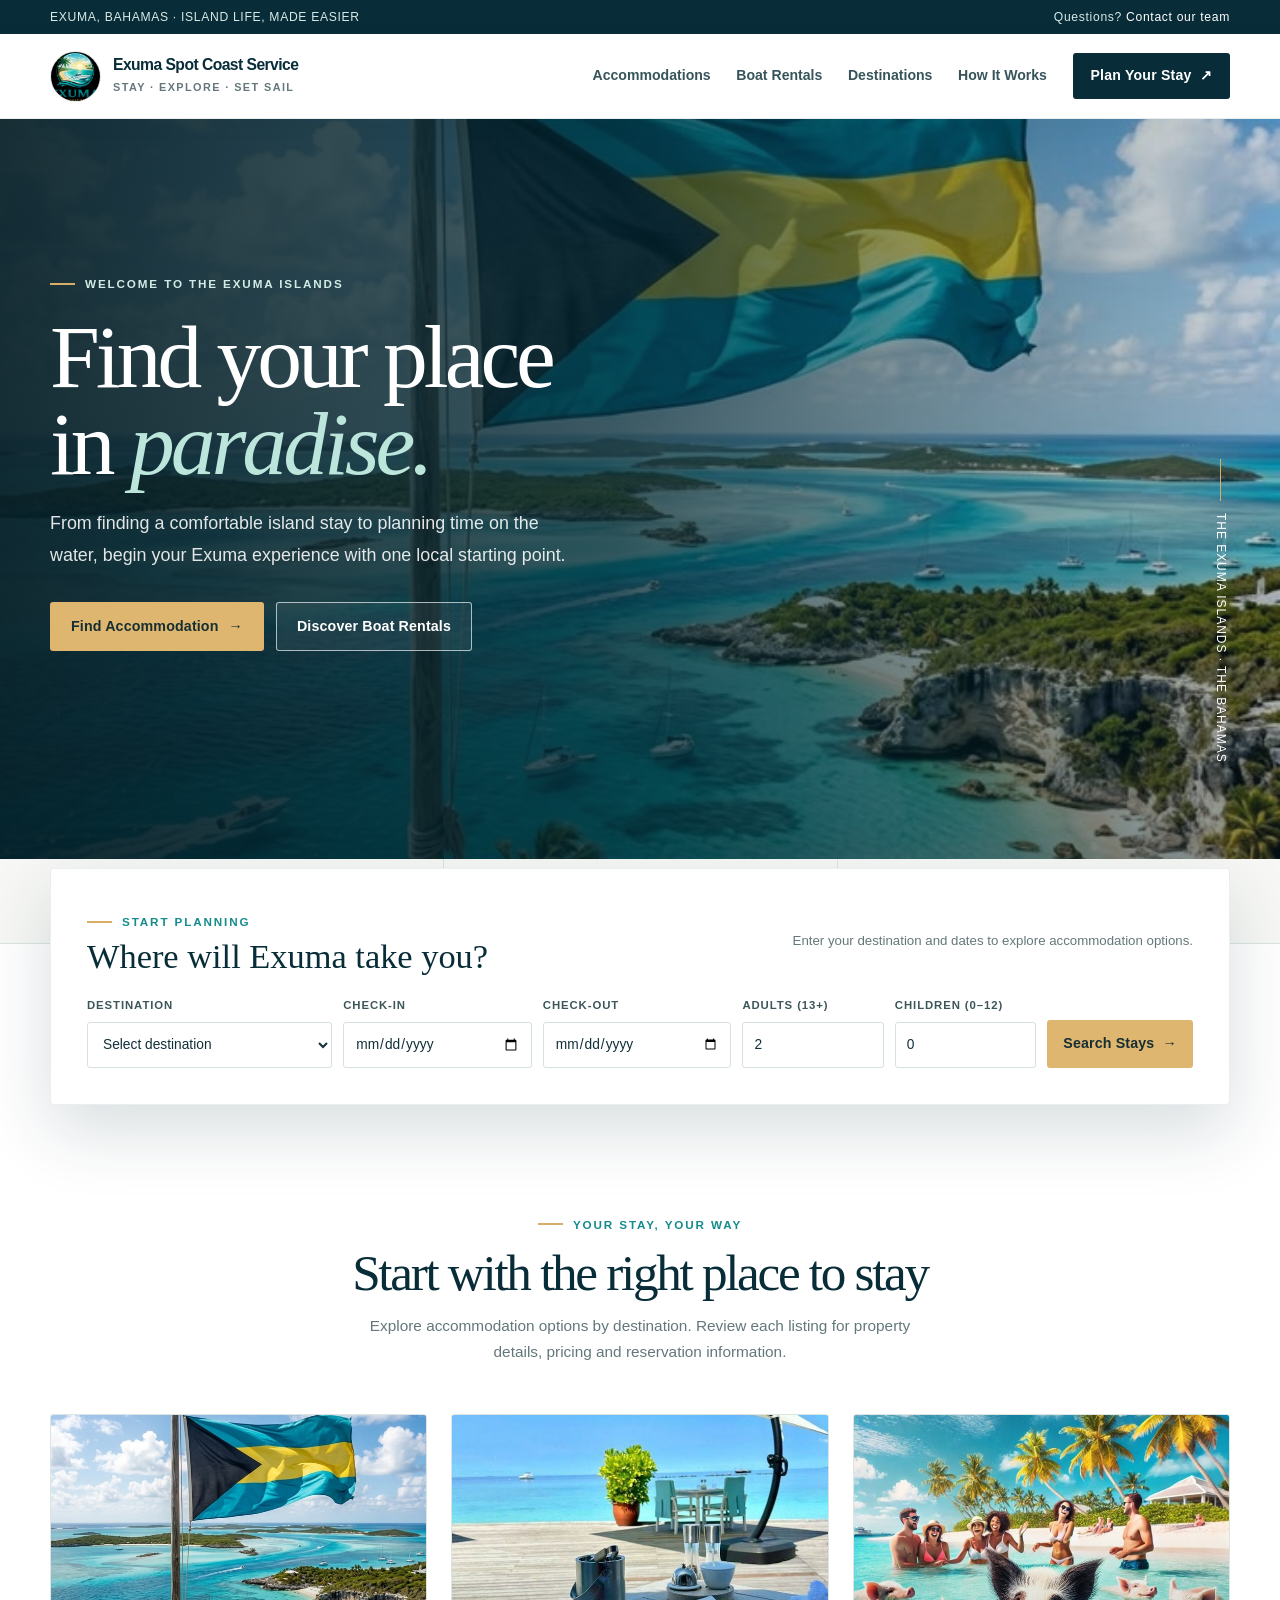
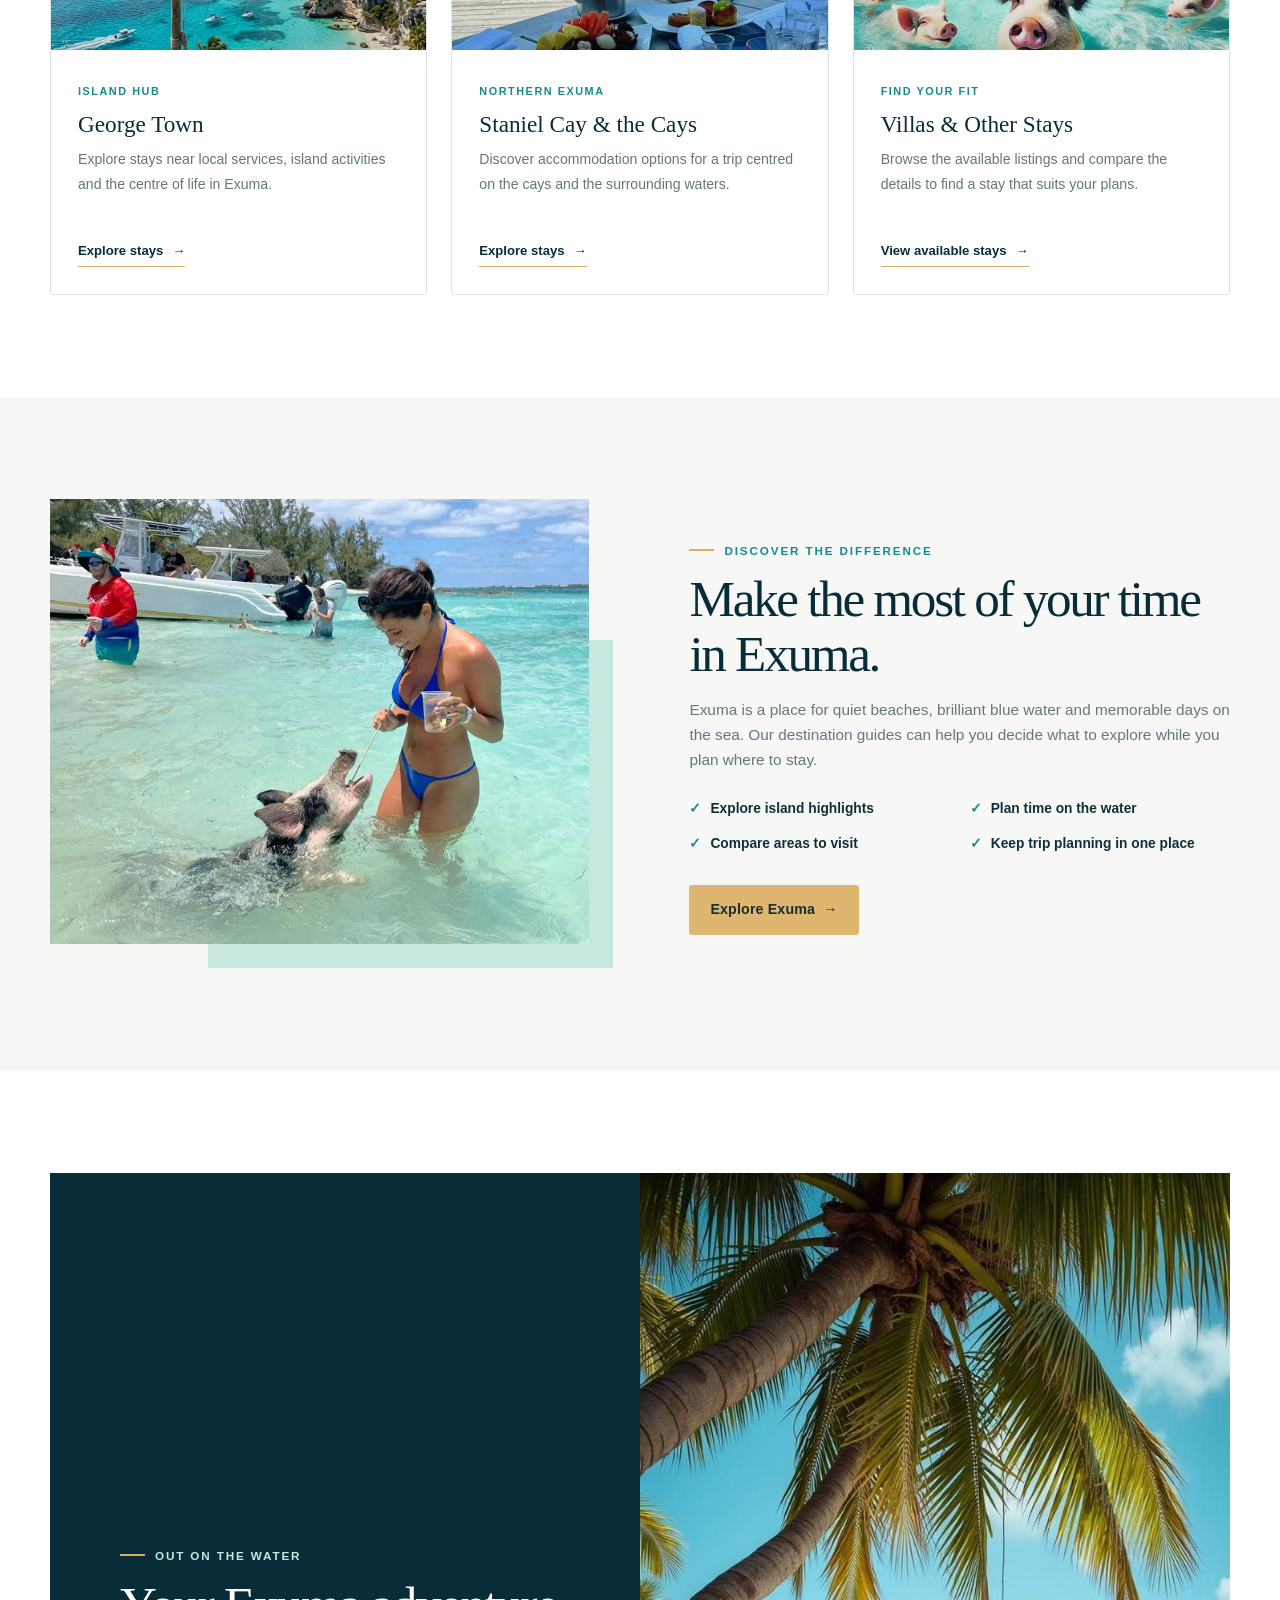
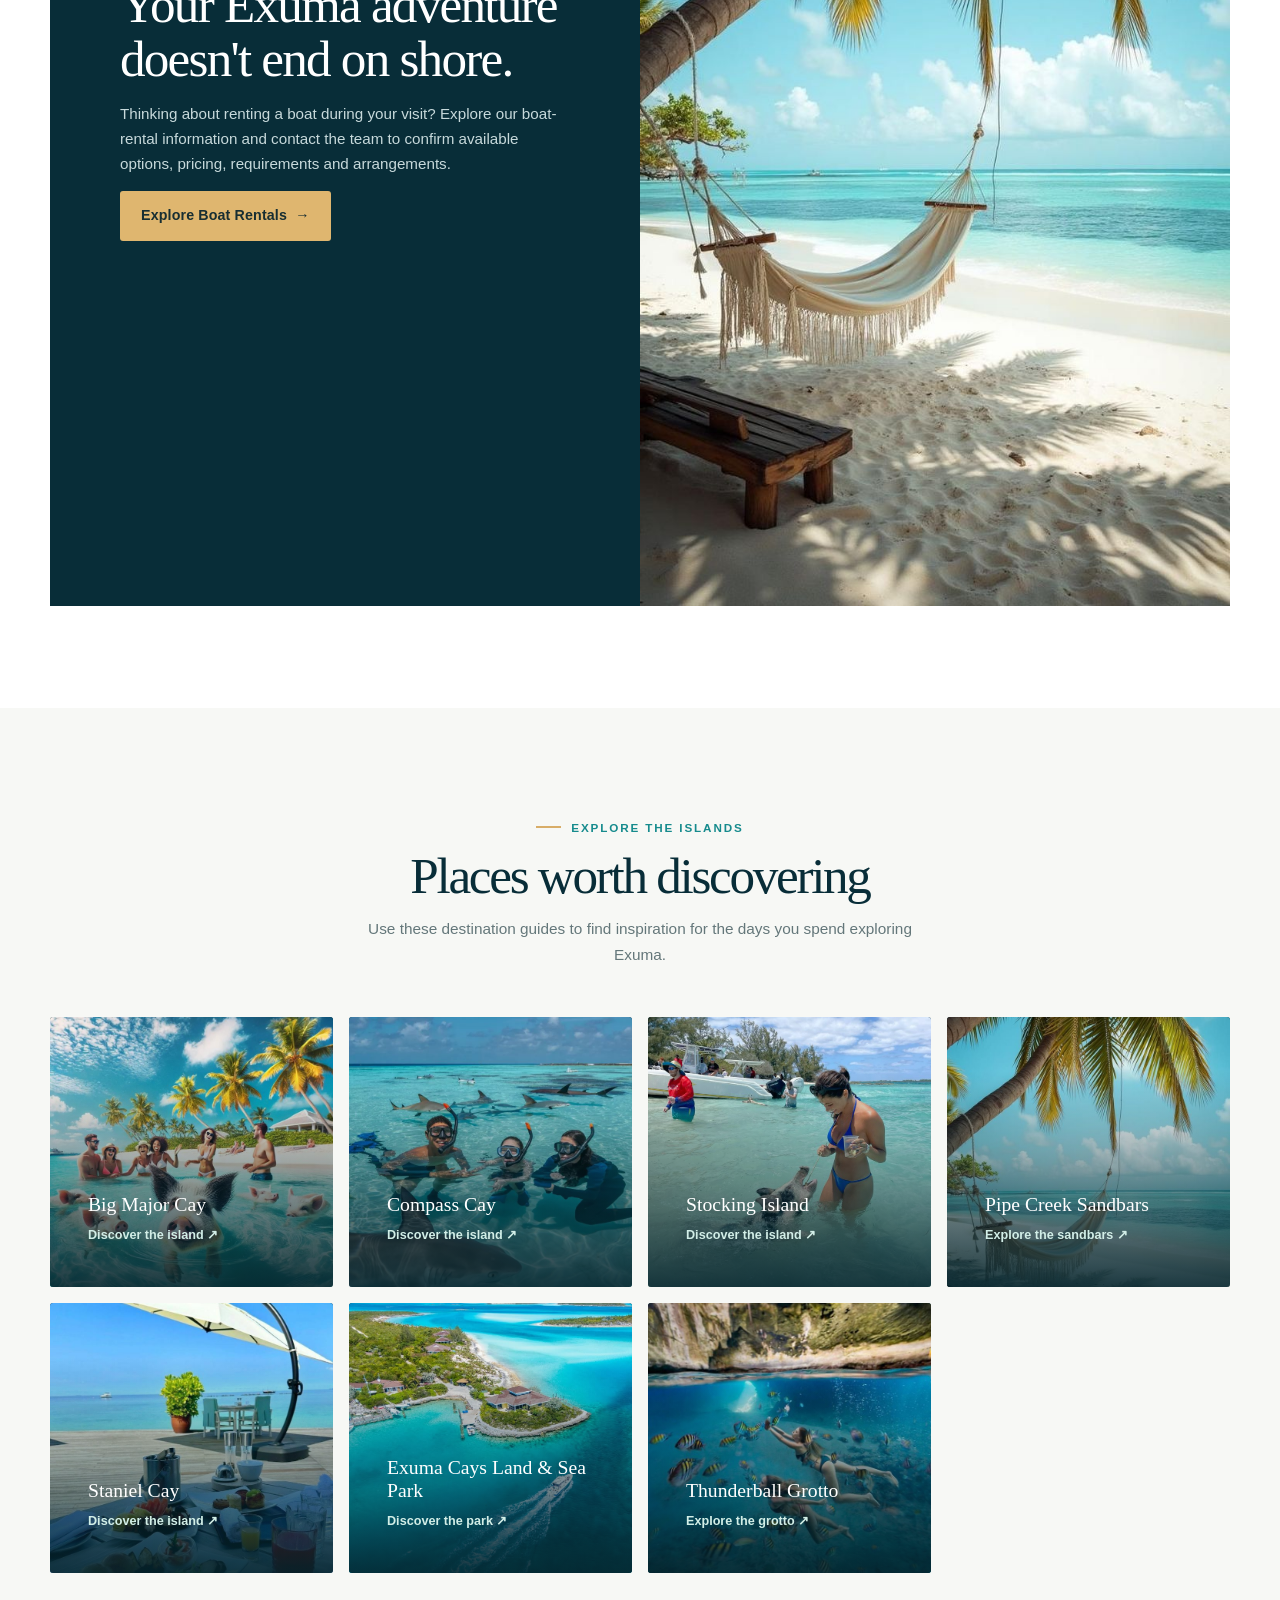
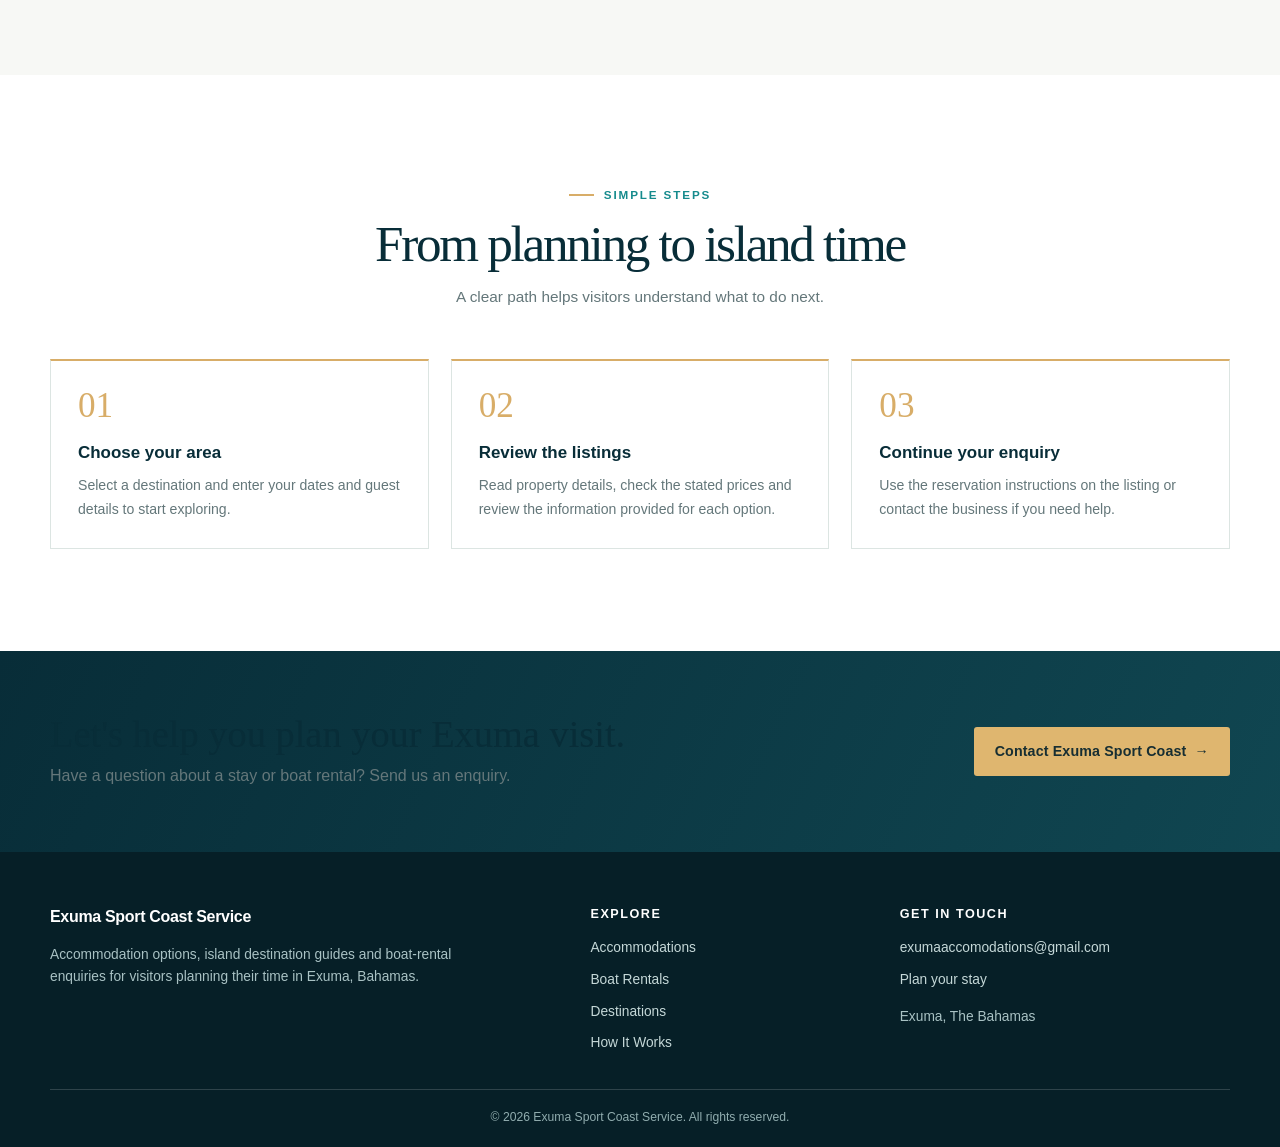
==== commit d3b49914: "Update index.html" ====
--- a/index.html
+++ b/index.html
@@ -329,7 +329,7 @@
     <div class="container nav">
       <a class="brand" href="index.html" aria-label="Exuma Sport Coast Service home">
         <span class="brand-mark"><img src="images/exumalogo.jpg" alt="Exuma Sport Coast Service logo" onerror="this.parentElement.style.display='none'"></span>
-        <span><span class="brand-name">Exuma Sport Coast Service</span><span class="brand-tag">Stay · Explore · Set Sail</span></span>
+        <span><span class="brand-name">Exuma Spot Coast Service</span><span class="brand-tag">Stay · Explore · Set Sail</span></span>
       </a>
       <button class="menu-toggle" type="button" aria-expanded="false" aria-controls="primary-nav">Menu ☰</button>
       <nav class="nav-links" id="primary-nav" aria-label="Main navigation">
@@ -403,15 +403,15 @@
         <div class="stay-grid">
           <article class="stay-card">
             <div class="stay-image"><img src="exuma.jpg" alt="Bahamian shoreline and turquoise sea" loading="lazy"></div>
-            <div class="stay-body"><span class="card-label">Island hub</span><h3>George Town</h3><p>Explore stays near local services, island activities and the centre of life in Exuma.</p><a class="arrow-link" href="accommodations.html?region=george-town">Explore stays <span aria-hidden="true">→</span></a></div>
+            <div class="stay-body"><span class="card-label">Island hub</span><h3>George Town</h3><p>Explore stays near local services, island activities and the centre of life in Exuma.</p><a class="arrow-link" href="#find-stay" data-requires-booking-form>Explore stays <span aria-hidden="true">→</span></a></div>
           </article>
           <article class="stay-card">
             <div class="stay-image"><img src="stanielcay.jpg" alt="Staniel Cay in the Exuma Cays" loading="lazy"></div>
-            <div class="stay-body"><span class="card-label">Northern Exuma</span><h3>Staniel Cay & the Cays</h3><p>Discover accommodation options for a trip centred on the cays and the surrounding waters.</p><a class="arrow-link" href="accommodations.html?region=staniel-cay-exuma-cays">Explore stays <span aria-hidden="true">→</span></a></div>
+            <div class="stay-body"><span class="card-label">Northern Exuma</span><h3>Staniel Cay & the Cays</h3><p>Discover accommodation options for a trip centred on the cays and the surrounding waters.</p><a class="arrow-link" href="#find-stay" data-requires-booking-form>Explore stays <span aria-hidden="true">→</span></a></div>
           </article>
           <article class="stay-card">
             <div class="stay-image"><img src="majorcay.jpg" alt="Island scenery around the Exuma Cays" loading="lazy"></div>
-            <div class="stay-body"><span class="card-label">Find your fit</span><h3>Villas & Other Stays</h3><p>Browse the available listings and compare the details to find a stay that suits your plans.</p><a class="arrow-link" href="accommodations.html?region=luxury-villas">View available stays <span aria-hidden="true">→</span></a></div>
+            <div class="stay-body"><span class="card-label">Find your fit</span><h3>Villas & Other Stays</h3><p>Browse the available listings and compare the details to find a stay that suits your plans.</p><a class="arrow-link" href="#find-stay" data-requires-booking-form>View available stays <span aria-hidden="true">→</span></a></div>
           </article>
         </div>
       </div>
@@ -534,6 +534,31 @@
       checkin.addEventListener('change', function () {
         checkout.min = checkin.value || today;
         if (checkout.value && checkin.value && checkout.value <= checkin.value) checkout.value = '';
+      });
+
+      document.querySelectorAll('[data-requires-booking-form]').forEach(function (link) {
+        link.addEventListener('click', function (event) {
+          event.preventDefault();
+
+          // Bring the visitor to the search form first.
+          document.querySelector('#find-stay').scrollIntoView({ behavior: 'smooth', block: 'start' });
+
+          // Do not open accommodations.html unless all five GET fields are valid.
+          if (!form.checkValidity()) {
+            form.reportValidity();
+            return;
+          }
+
+          if (!checkin.value || !checkout.value || checkout.value <= checkin.value) {
+            checkout.setCustomValidity('Please choose a check-out date after your check-in date.');
+            checkout.reportValidity();
+            checkout.setCustomValidity('');
+            return;
+          }
+
+          // Submit the normal GET form so all five fields are included in the URL.
+          form.requestSubmit();
+        });
       });
 
       form.addEventListener('submit', function (event) {
